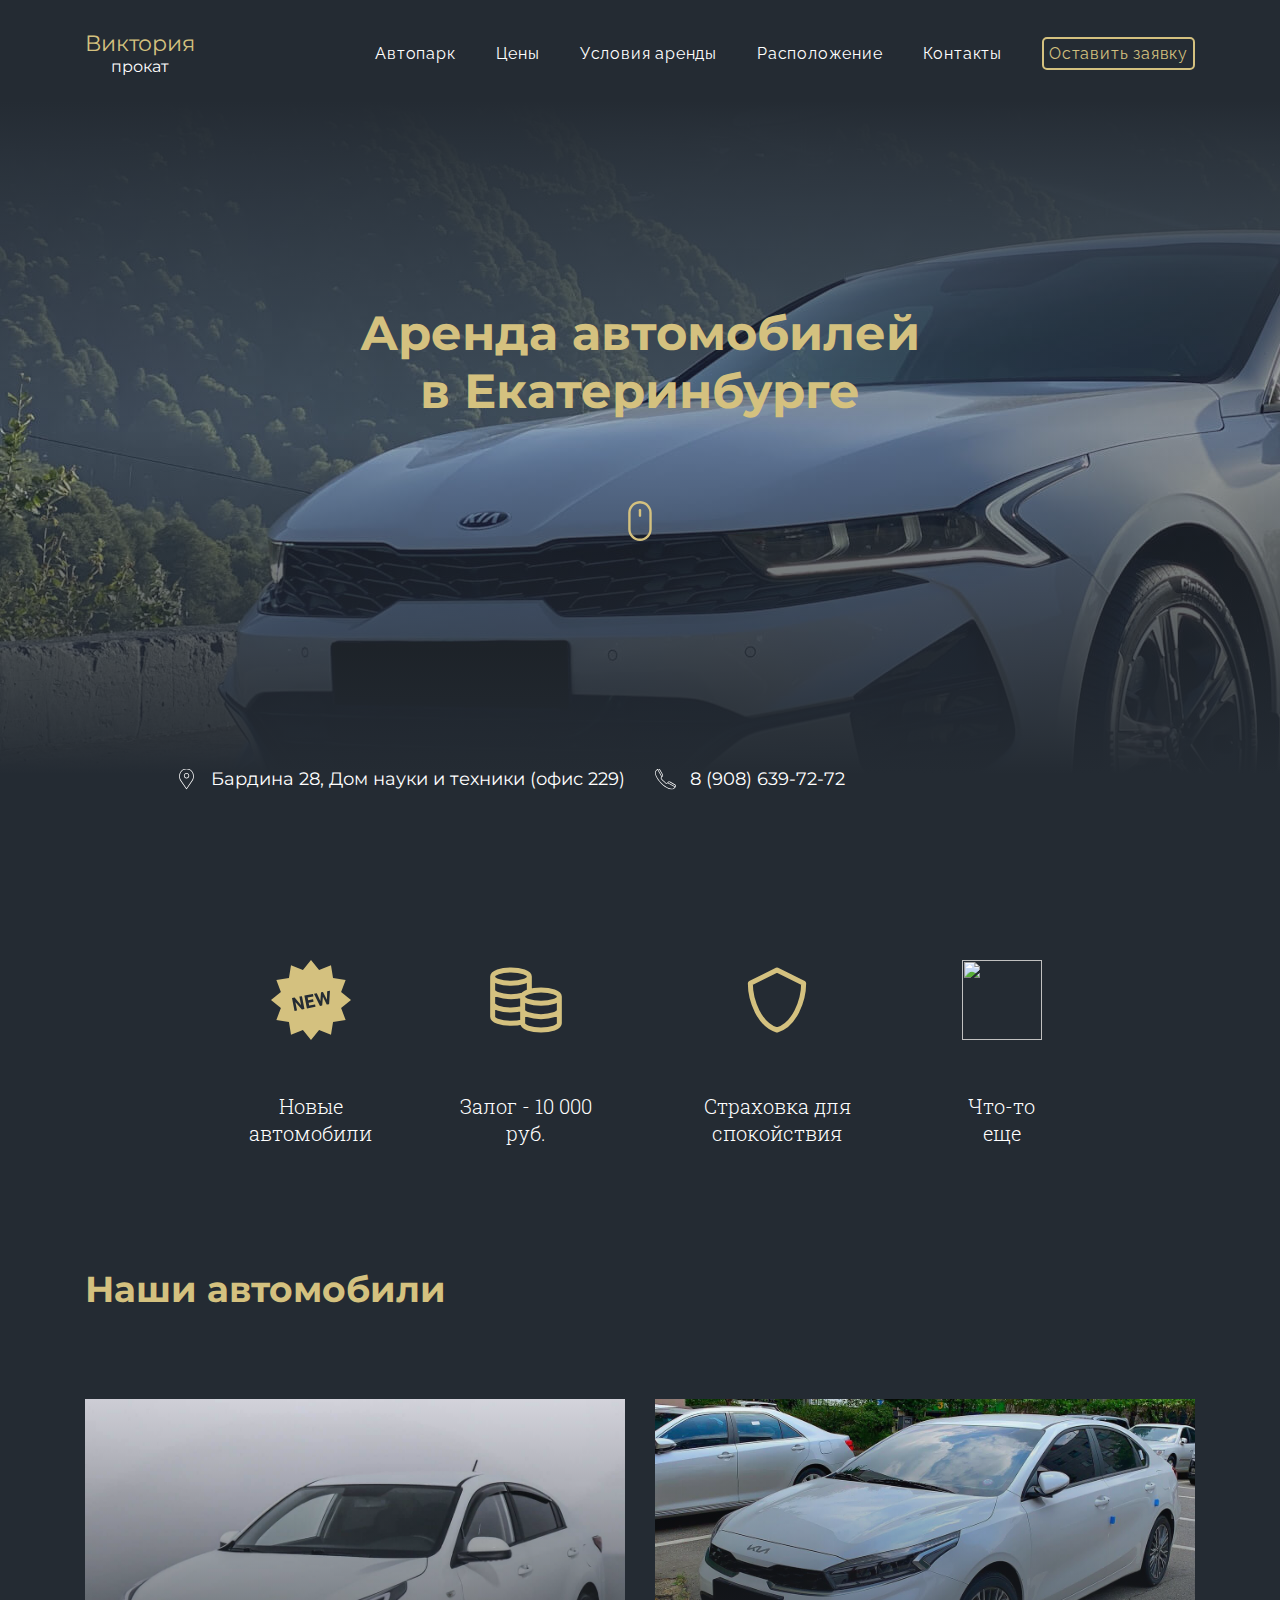
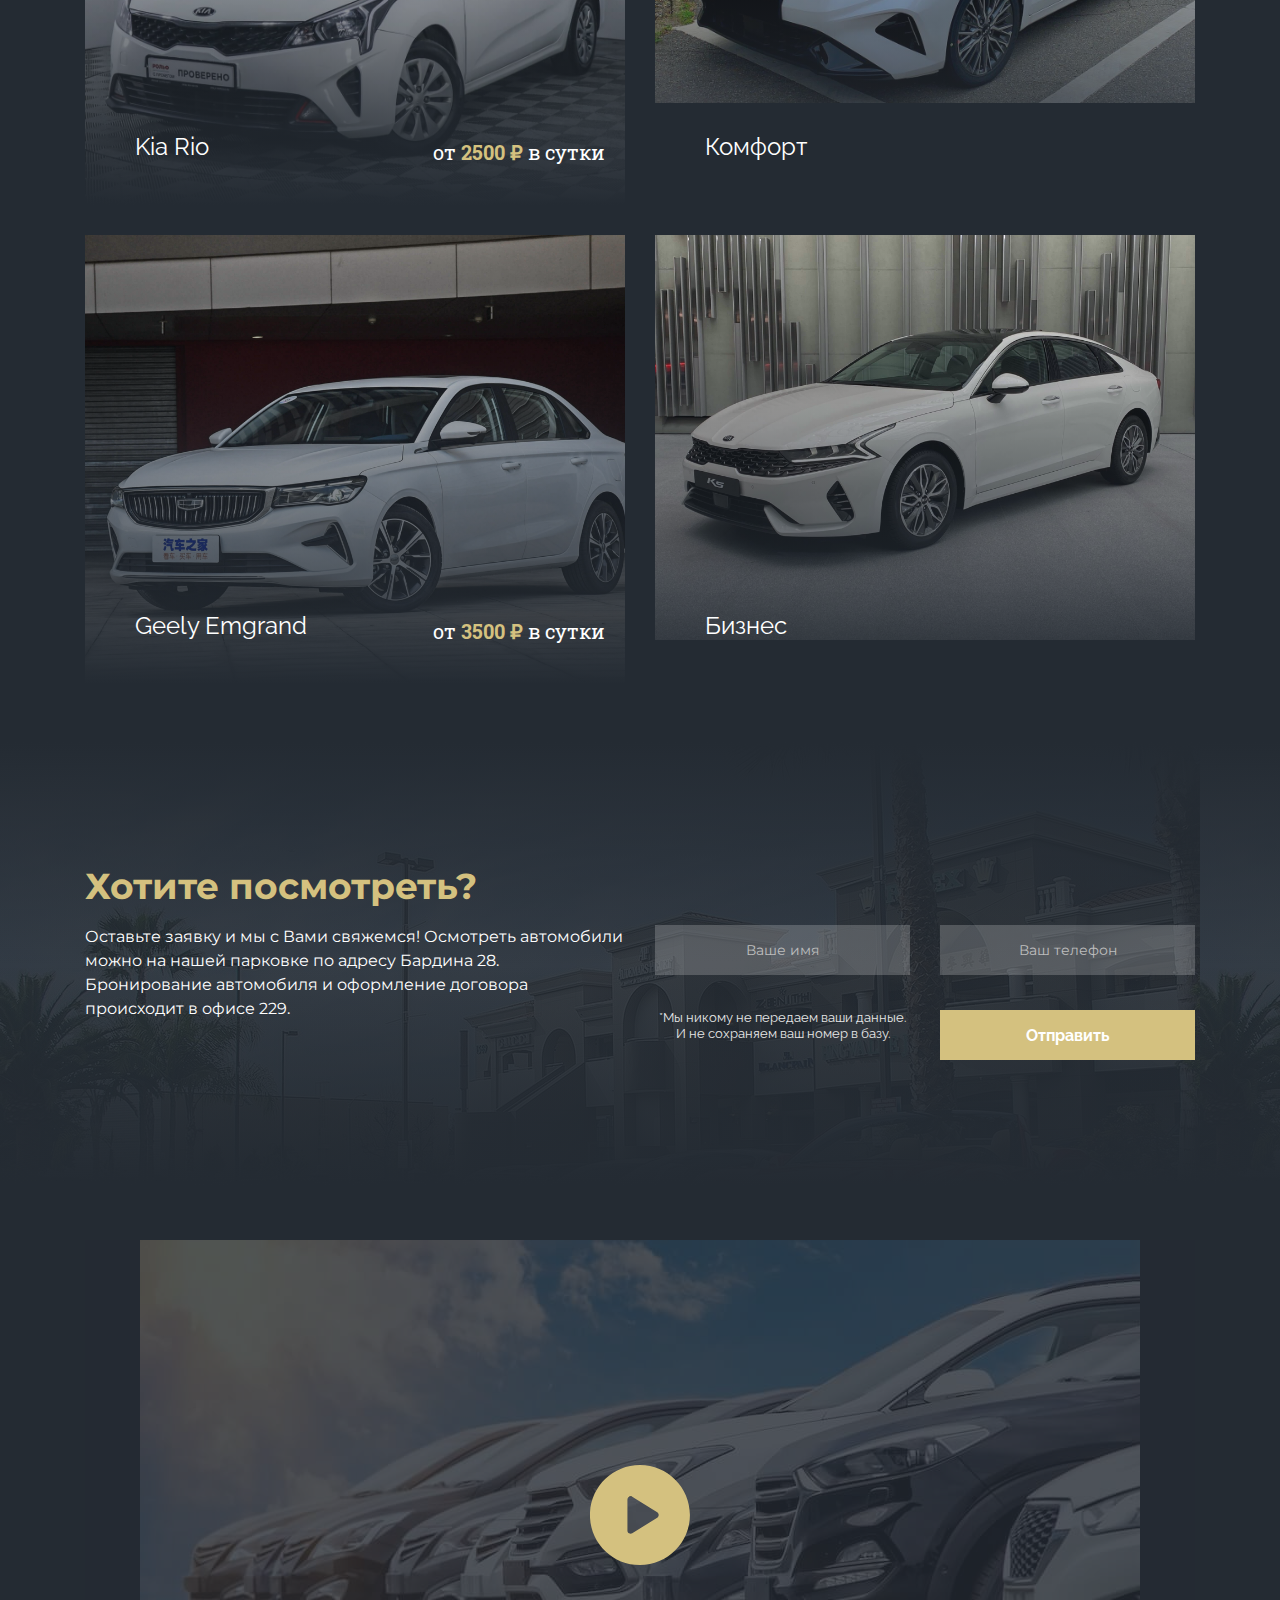
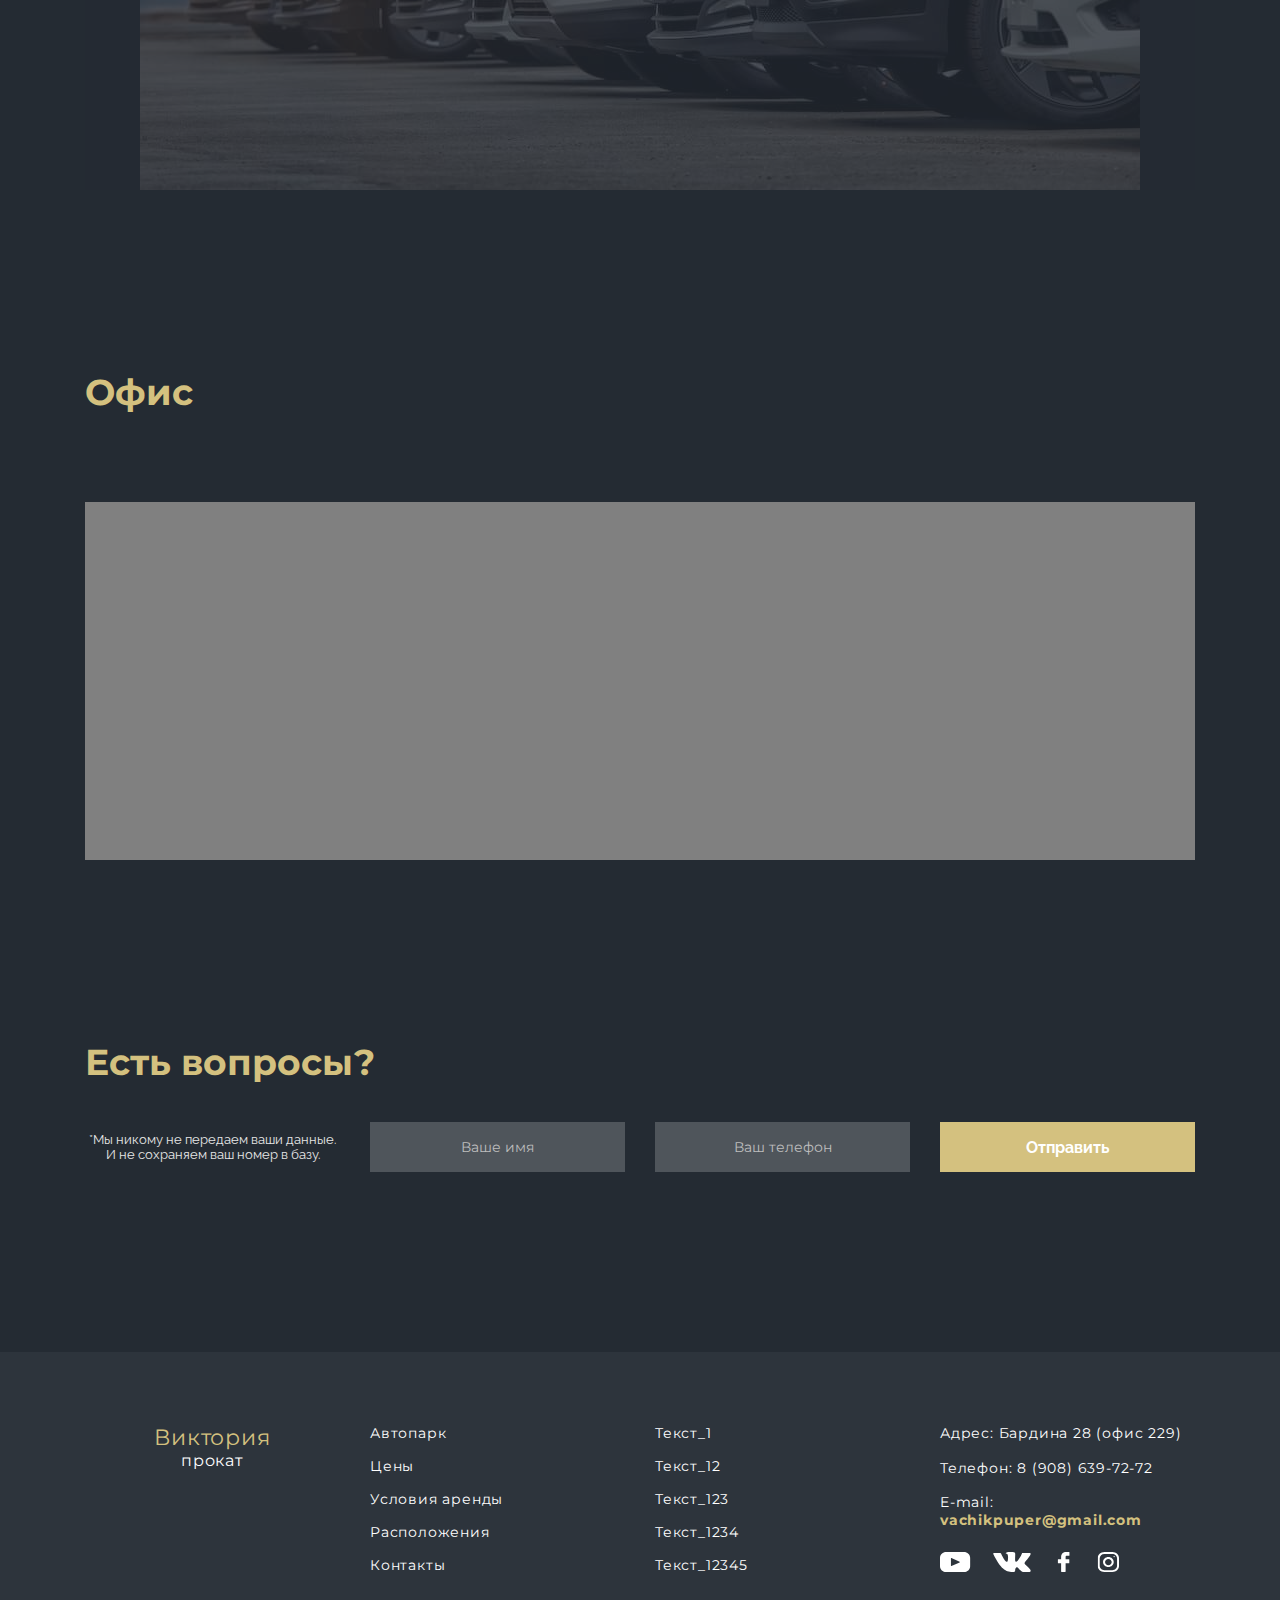
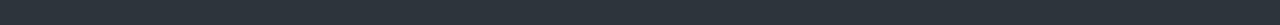
==== index.html @ 553daa87 "lightbox для видео" ====
<!DOCTYPE html>
<html lang="ru">
<head>
    <meta charset="UTF-8">
    <meta name="viewport" content="width=device-width, initial-scale=1.0">
    <title>Виктория Такси</title>
    <link rel="stylesheet" href="./css/main.css">
    <link rel="stylesheet" href="./libs/youtubeLightbox/youtubeLightbox.css">
</head>
<body>
    <header class="header">
        <div class="header__top">
            <div class="container">
                <div class="header__top-row">
                    <a href="#!">
                        <!-- Логотип-картинка возможно -->
                        <h3 class="logo-1">Виктория <span class="logo-2">прокат</span></h3>
                    </a>

                    <div class="header__nav">
                        <nav class="nav">
                            <ul class="nav__list">
                                <li><a href="#!">Автопарк</a></li>
                                <li><a href="#!">Цены</a></li>
                                <li><a href="#!">Условия аренды</a></li>
                                <li><a href="#!">Расположение</a></li>
                                <li><a href="#!">Контакты</a></li>
                                <li><a href="#!" class="last">Оставить заявку</a></li>
                            </ul>
                        </nav>
                    </div>

                    <div class="header__nav-btn">
                        <button class="nav-icon-btn">
                            <img src="./img/header/menu.svg" class="nav-icon" alt="Menu" width="50" height="50">
                        </button>
                    </div>
                </div>
            </div>
        </div>

        <div class="container">
            <h1 class="header__title">Аренда автомобилей <br> в Екатеринбурге
                <a href="#benefits">
                    <img
                        src="./img/header/mouse.svg"
                        alt="Scroll next"
                        class="header__title-icon"> 
                </a> 
            </h1>
        </div>

        <div class="header__bottom">
            <div class="text-right">
                <a href="#section-map" class="info info--location">Бардина 28, Дом науки и техники (офис 229)</a>
            </div>
            <a href="tel:+79086397272" class="info info--tel">8 (908) 639-72-72</a>
        </div>
    </header>

    <main>
        <section class="benefits">
            <h2 class="visually-hidden">Преимущества таксопарка</h2>

            <div class="container container--sm">
                <div class="benefits__row">

                    <div class="benefits__item">
                        <img src="./img/benefits/new.svg" alt="Новые автомобили" class="benefits__item-img">
                        <p class="benefits__item-text">Новые автомобили</p>
                    </div>

                    <div class="benefits__item">
                        <img src="./img/benefits/coins.svg" alt="Залог" class="benefits__item-img">
                        <p class="benefits__item-text">Залог - 10 000 руб.</p>
                    </div>

                    <div class="benefits__item">
                        <img src="./img/benefits/shield.svg" alt="Страховка" class="benefits__item-img">
                        <p class="benefits__item-text">Страховка для спокойствия</p>
                    </div>

                    <div class="benefits__item">
                        <img src="" alt="" class="benefits__item-img">
                        <p class="benefits__item-text">Что-то еще</p>
                    </div>
                    
                </div>
            </div>
        </section>

        <section class="cars">
            <div class="container">

                <div class="cars__title">
                    <h2 class="title-2">Наши автомобили</h2>
                </div>

                <div class="cars__cards">

                    <a href="#!" class="card">
                        <img class="card__image" src="./img/cards/kia_rio.jpeg" alt="Kia Rio">
                        <h3 class="card__title">Kia Rio</h3>
                        <h5 class="card__price">от <span class="bold">2500 ₽</span> в сутки</h5>
                    </a>

                    <a href="#!" class="card">
                        <img class="card__image" src="./img/cards/kia_cerato.jpg" alt="Kia Cerato">
                        <h3 class="card__title">Комфорт</h3>
                    </a>

                    <a href="#!" class="card">
                        <img class="card__image" src="./img/cards/geely_emgrand.jpg" alt="Geely Emgrand">
                        <h3 class="card__title">Geely Emgrand</h3>
                        <h5 class="card__price">от <span class="bold">3500 ₽</span> в сутки</h5>
                    </a>

                    <a href="#!" class="card">
                        <img class="card__image" src="./img/cards/kia_k5.jpg" alt="Kia K5">
                        <h3 class="card__title">Бизнес</h3>
                    </a>

                    <!-- <a href="#!" class="card">
                        <img class="card__image" src="" alt="Грузовой">
                        <h3 class="card__title">Грузовой</h3>
                    </a> -->

                </div>

            </div>
        </section>

        <section class="cta">
            <div class="container">
                <div class="cta__title">
                    <h2 class="title-2">Хотите посмотреть?</h2>
                </div>

                <div class="cta__wrapper">
                    <div class="cta__text">
                        <p>Оставьте заявку и мы с Вами свяжемся! Осмотреть автомобили можно на нашей парковке по адресу Бардина 28. Бронирование автомобиля и оформление договора происходит в офисе 229.</p>
                    </div>

                    <form action="" class="cta__form form">
                        <input type="text" class="form__input" placeholder="Ваше имя">
                        <input data-tel-input type="text" class="form__input" placeholder="Ваш телефон">

                        <p class="form__privacy form__privacy--bottom">*Мы никому не передаем ваши данные. <br>И не сохраняем ваш номер в базу.</p>
                        
                        <button type="submit" class="form__btn">Отправить</button>
                    </form>
                </div>
            </div>
        </section>

        <section class="video">
            <h2 class="visually-hidden">Видео про таксопарк Виктория</h2>
            <div class="container">
                <a href="https://www.youtube.com/watch?v=loSnXQRxk1Q&ab_channel=TwistMotorsports" data-youtubeLightbox class="video__link">
                    <img src="./img/video/play.svg" alt="Кнопка воспроизведения" class="video__icon">
                    <img src="./img/video/video-image.jpg" alt="">
                </a>
            </div>
        </section>

        <section class="office">
            <div class="container">
                <div class="office__title">
                    <h2 class="title-2">Офис</h2>
                </div>
                <div class="office__map">
                    <div class="map" id="map"></div>
                </div>
            </div>
        </section>

        <section class="feedback">
            <div class="container">
                <div class="feedback__title">
                    <h2 class="title-2">Есть вопросы?</h2>
                </div>
                <form action="" class=" feedback__form form">
                    <form action="" class="feedback__form form">
                        <p class="form__privacy form__privacy--bottom">*Мы никому не передаем ваши данные. <br>И не сохраняем ваш номер в базу.</p>
                        
                        <input type="text" class="form__input" placeholder="Ваше имя">
                        <input data-tel-input type="text" class="form__input" placeholder="Ваш телефон">
                        
                        <button type="submit" class="form__btn">Отправить</button>
                    </form>
                </form>
            </div>
        </section>
    </main>

    <footer class="footer">
        <div class="container">
            <div class="footer__grid">
                
                <div class="footer__logo">
                    <!-- Логотип-картинка возможно -->
                    <h3 class="logo-1">Виктория <span class="logo-2">прокат</span></h3>
                </div>
                
                <div class="footer__nav">
                    <nav>
                        <ul class="footer__nav-list">
                            <li><a href="#!">Автопарк</a></li>
                            <li><a href="#!">Цены</a></li>
                            <li><a href="#!">Условия аренды</a></li>
                            <li><a href="#!">Расположения</a></li>
                            <li><a href="#!">Контакты</a></li>
                        </ul>
                    </nav>
                </div>

                <div class="footer__nav">
                    <nav>
                        <ul class="footer__nav-list">
                            <li><a href="#!">Текст_1</a></li>
                            <li><a href="#!">Текст_12</a></li>
                            <li><a href="#!">Текст_123</a></li>
                            <li><a href="#!">Текст_1234</a></li>
                            <li><a href="#!">Текст_12345</a></li>
                        </ul>
                    </nav>
                </div>
                                
                <div class="footer__address">
                    <ul class="footer__nav-list">
                        <li>Адрес: Бардина 28 (офис 229)</li>
                        <li>Телефон: <a href="tel:+79086397272">8 (908) 639-72-72</a></li>
                        <li>E-mail: <a href="mailto:vachikpuper@gmail.com" class="link-bold">vachikpuper@gmail.com</a></li>
                    </ul>

                    <ul class="footer__socials">
                        <li><a href="#!"><img src="./img/socials/youtube.svg" alt="youtube"></a></li>
                        <li><a href="#!"><img src="./img/socials/vk.svg" alt="vk"></a></li>
                        <li><a href="#!"><img src="./img/socials/facebook.svg" alt="facebook"></a></li>
                        <li><a href="#!"><img src="./img/socials/instagram.svg" alt="instagram"></a></li>
                    </ul>
                </div>
            
            </div>
        </div>
    </footer>

    <!-- Youtube Lightbox -->
    <div id="youtubelightbox" class="youtubelightbox">
        <div class="youtubelightbox__centeredchild">
            <div class="youtubelightbox__videowrapper">
                <div id="youtubelightboxPlayer"></div>
            </div>
        </div>
    </div>

    <script src="./libs/phoneMask/mask.js"></script>
    <script src="./libs/phoneMask/mask_list.js"></script>
    
    <script src="./libs/youtubeLightbox/youtubeLightbox.js"></script>

    <script src="./js/main.js"></script>

</body>
</html>
---- css/main.css ----
/* Reset and base styles  */
@import url("https://fonts.googleapis.com/css2?family=Montserrat:ital,wght@0,100..900;1,100..900&family=Raleway:ital,wght@0,100..900;1,100..900&family=Roboto+Slab:wght@100..900&display=swap");
* {
  padding: 0px;
  margin: 0px;
  border: none;
}

*,
*::before,
*::after {
  box-sizing: border-box;
}

/* Links */
a, a:link, a:visited {
  text-decoration: none;
}

a:hover {
  text-decoration: none;
}

/* Common */
aside, nav, footer, header, section, main {
  display: block;
}

h1, h2, h3, h4, h5, h6, p {
  font-size: inherit;
  font-weight: inherit;
}

ul, ul li {
  list-style: none;
}

img {
  vertical-align: top;
}

img, svg {
  max-width: 100%;
  height: auto;
}

address {
  font-style: normal;
}

/* Form */
input, textarea, button, select {
  font-family: inherit;
  font-size: inherit;
  color: inherit;
  background-color: transparent;
}

input::-ms-clear {
  display: none;
}

button, input[type=submit] {
  display: inline-block;
  box-shadow: none;
  background-color: transparent;
  background: none;
  cursor: pointer;
}

input:focus, input:active,
button:focus, button:active {
  outline: none;
}

button::-moz-focus-inner {
  padding: 0;
  border: 0;
}

label {
  cursor: pointer;
}

legend {
  display: block;
}

body {
  font-family: "Raleway", sans-serif;
  background-color: #242B33;
  color: #fff;
  font-size: 16px;
}

a {
  color: #fff;
  transition: color 0.2s ease-in;
}
a:hover {
  color: #D4C17F;
}

span {
  font-size: 12px;
}

.container {
  margin: 0 auto;
  padding: 0 15px;
  max-width: 1140px;
}
.container--sm {
  max-width: 840px;
}

.text-right {
  text-align: right;
}

.visually-hidden {
  height: 1px;
  width: 1px;
  overflow: hidden;
  position: absolute;
  clip: rect(1px 1px 1px 1px);
  clip: rect(1px, 1px, 1px, 1px);
  -webkit-clip-path: inset(50%);
          clip-path: inset(50%);
  white-space: nowrap;
}

.none {
  display: none !important;
}

.title-2 {
  font-size: 36px;
  font-family: "Montserrat", sans-serif;
  color: #D4C17F;
  font-weight: 700;
}

.link-bold {
  color: #D4C17F;
  font-weight: 700;
}

.no-scroll {
  overflow-y: hidden;
}

.bold {
  font-weight: 700;
}

.header {
  display: flex;
  flex-direction: column;
  justify-content: space-between;
  padding-top: 30px;
  padding-bottom: 50px;
  min-height: 840px;
  background: linear-gradient(180deg, #242B33 11.98%, rgba(45, 52, 60, 0.38) 51.04%, #242B33 92.19%), url("./../img/header/header-bg.jpg") no-repeat;
}
@media screen and (max-width: 959px) {
  .header {
    min-height: unset;
    row-gap: 50px;
  }
}

.header__top-row {
  display: flex;
  justify-content: space-between;
  align-items: center;
}

.header__top-row--mobile {
  position: fixed;
  z-index: 99;
  top: 0;
  left: 0;
  width: 100%;
  height: 100%;
  background-color: #242B33;
  display: flex;
  flex-direction: column;
  justify-content: flex-start;
  align-items: center;
  row-gap: 60px;
  padding: 40px 0;
}
.header__top-row--mobile .header__nav {
  display: block;
}
.header__top-row--mobile .nav__list {
  flex-direction: column;
  align-items: center;
  row-gap: 30px;
}
.header__top-row--mobile .header__nav-btn {
  position: fixed;
  top: 40px;
  right: 15px;
}

.header__top-row--mobile .header__nav {
  display: grid;
}

@media screen and (max-width: 959px) {
  .header__nav {
    display: none;
  }
}

.header__nav-btn {
  display: none;
}
@media screen and (max-width: 959px) {
  .header__nav-btn {
    display: block;
  }
}

.header__title {
  position: relative;
  padding-bottom: 121px;
  text-align: center;
  font-size: 48px;
  font-family: "Montserrat", sans-serif;
  color: #D4C17F;
  font-weight: 700;
}
@media screen and (max-width: 959px) {
  .header__title {
    font-size: 32px;
    padding-bottom: 100px;
  }
}

.header__title-icon {
  position: absolute;
  bottom: 0;
  left: 50%;
  transform: translate(-50%, 0%);
}

.header__bottom {
  font-family: "Montserrat", sans-serif;
  display: grid;
  grid-template-columns: 1fr 1fr;
  gap: 30px;
}
@media screen and (max-width: 959px) {
  .header__bottom {
    display: flex;
    flex-direction: column;
    align-items: center;
    row-gap: 30px;
  }
}

.text-right {
  text-align: right;
}

.logo-1 {
  display: flex;
  flex-direction: column;
  font-family: "Montserrat", sans-serif;
  font-size: 22px;
  color: #D4C17F;
  text-align: center;
}

.logo-2 {
  font-size: 16px;
  color: #fff;
  text-align: center;
}

.nav {
  font-size: 16px;
  letter-spacing: 0.05em;
}

.nav__list {
  display: flex;
  -moz-column-gap: 40px;
       column-gap: 40px;
}

.last {
  color: #D4C17F;
  border: 2px double;
  border-radius: 5px;
  padding: 5px;
}
.last:hover {
  color: #ffd954;
}

.info {
  position: relative;
  font-size: 18px;
}
.info--location, .info--tel {
  padding-left: 35px;
}
.info--location::before, .info--tel::before {
  content: "";
  position: absolute;
  left: 0px;
  top: 50%;
  width: 21px;
  height: 21px;
  transform: translate(0%, -50%);
  background-repeat: no-repeat;
  background-position: center;
}
.info--location::before {
  background-image: url("./../img/header/location.svg");
}
.info--tel::before {
  background-image: url("./../img/header/phone.svg");
}
@media screen and (max-width: 959px) {
  .info {
    font-size: 14px;
  }
  .info--location, .info--tel {
    padding-left: 26px;
  }
}

.benefits {
  overflow: hidden;
  padding: 120px 0;
}
@media screen and (max-width: 959px) {
  .benefits {
    padding: 60px 0;
  }
}

.benefits__row {
  display: flex;
  -moz-column-gap: 70px;
       column-gap: 70px;
}
@media screen and (max-width: 959px) {
  .benefits__row {
    display: grid;
    grid-template-columns: repeat(auto-fit, minmax(290px, 1fr));
    gap: 40px 30px;
  }
}

.benefits__item {
  text-align: center;
}

.benefits__item-img {
  width: 80px;
  height: 80px;
  margin-bottom: 53px;
}
@media screen and (max-width: 959px) {
  .benefits__item-img {
    width: 60px;
    height: 60px;
    margin-bottom: 20px;
  }
}

.benefits__item-text {
  font-size: 20px;
  line-height: 1.35;
  font-family: "Roboto Slab", serif;
  font-weight: 300;
}
@media screen and (max-width: 959px) {
  .benefits__item-text {
    font-size: 16px;
  }
}

.cars {
  overflow-x: hidden;
}

.cars__title {
  margin-bottom: 88px;
}
@media screen and (max-width: 959px) {
  .cars__title {
    margin-bottom: 44px;
  }
  .cars__title .title-2 {
    font-size: 28px;
  }
}

.cars__cards {
  display: grid;
  grid-template-columns: repeat(2, 1fr);
  gap: 30px;
}
@media screen and (max-width: 959px) {
  .cars__cards {
    grid-template-columns: repeat(auto-fit, minmax(290px, 1fr));
  }
}

.card {
  overflow: hidden;
  position: relative;
  display: inline-block;
  color: #fff;
}
.card::before {
  content: "";
  position: absolute;
  z-index: 6;
  left: 0px;
  top: 0px;
  width: 100%;
  height: 100%;
  background: linear-gradient(180deg, rgba(36, 43, 51, 0) 0%, #242B33 100%);
}
.card::after {
  opacity: 0;
  content: "";
  position: absolute;
  z-index: 7;
  left: 15px;
  top: 15px;
  right: 15px;
  bottom: 15px;
  border: 3px double rgba(255, 255, 255, 0.4);
  transition: opacity 0.2s ease-in;
}
.card:hover::after {
  opacity: 1;
}
.card:hover {
  color: #fff;
}

.card__image {
  position: relative;
  z-index: 5;
  transition: all 0.2s ease-in;
}

.card:hover .card__image {
  transform: scale(1.1);
}

.card__title {
  position: absolute;
  z-index: 9;
  left: 50px;
  right: 20px;
  bottom: 44px;
  font-size: 24px;
}
@media screen and (max-width: 959px) {
  .card__title {
    left: 30px;
    top: 30px;
    font-size: 20px;
  }
}

.card__price {
  position: absolute;
  z-index: 9;
  right: 20px;
  bottom: 40px;
  font-family: "Roboto Slab", serif;
  font-size: 20px;
}
@media screen and (max-width: 959px) {
  .card__price {
    right: 30px;
    bottom: 30px;
    font-size: 16px;
  }
}
.card__price span {
  font-size: inherit;
  color: #D4C17F;
}

.cta {
  padding: 180px 0;
  background: linear-gradient(180deg, #242B33 10.42%, rgba(36, 43, 51, 0) 50.52%, #242B33 90.1%), linear-gradient(0deg, rgba(36, 43, 51, 0.9), rgba(36, 43, 51, 0.9)), url("./../../img/form/cars.jpg"), #c4c4c4;
}
@media screen and (max-width: 959px) {
  .cta {
    overflow-x: hidden;
    padding: 60px 0;
  }
}

.cta__title {
  margin-bottom: 17px;
}
@media screen and (max-width: 959px) {
  .cta__title .title-2 {
    font-size: 28px;
  }
}

.cta__wrapper {
  display: grid;
  grid-template-columns: 1fr 1fr;
  gap: 30px;
}
@media screen and (max-width: 959px) {
  .cta__wrapper {
    grid-template-columns: 1fr;
  }
}

.cta__text {
  font-family: "Montserrat", sans-serif;
  line-height: 1.5;
}
.cta__text p + p {
  margin: 1em;
}
@media screen and (max-width: 959px) {
  .cta__text {
    font-size: 14px;
  }
}

.cta__form {
  display: grid;
  grid-template-columns: 1fr 1fr;
  gap: 35px 30px;
}
@media screen and (max-width: 959px) {
  .cta__form {
    grid-template-columns: 1fr;
  }
}

.form__input {
  height: 50px;
  padding: 12px;
  font-family: "Montserrat", sans-serif;
  text-align: center;
  color: #fff;
  background-color: rgba(255, 255, 255, 0.2);
  font-size: 14px;
  transition: background-color 0.2s ease-in;
}
.form__input::-moz-placeholder {
  color: #BEBEBE;
}
.form__input::placeholder {
  color: #BEBEBE;
}
.form__input:focus {
  background-color: rgba(255, 255, 255, 0.25);
}

.form__privacy {
  font-size: 13px;
  line-height: 1.23;
  color: #E7E7E7;
  text-align: center;
}
@media screen and (max-width: 959px) {
  .form__privacy--bottom {
    grid-row: 4/5;
  }
}

.form__btn {
  height: 50px;
  padding: 12px;
  font-size: 16px;
  font-weight: 700;
  text-align: center;
  color: #fff;
  background-color: #D4C17F;
  transition: background-color 0.2s ease-in;
}
.form__btn:hover {
  background-color: #ddc676;
}

.video {
  overflow: hidden;
  text-align: center;
}

.video__link {
  position: relative;
  display: block;
  text-align: center;
}
.video__link::before {
  content: "";
  position: absolute;
  left: 0px;
  top: 0px;
  width: 100%;
  height: 100%;
  background: rgba(36, 43, 51, 0.8);
  transition: background-color 0.2s ease-in;
}
.video__link:hover::before {
  background: rgba(36, 43, 51, 0.7);
}

.video__icon {
  position: absolute;
  left: 50%;
  top: 50%;
  transform: translate(-50%, -50%);
  transition: all 0.2s ease-in;
}
@media screen and (max-width: 959px) {
  .video__icon {
    width: 80px;
    height: 80px;
  }
}

.video__link:hover .video__icon {
  transform: translate(-50%, -50%) scale(1.2);
  filter: saturate(1.5);
}

.office {
  padding: 180px 0;
}
@media screen and (max-width: 959px) {
  .office {
    padding: 90px 0;
  }
}

.office__title {
  margin-bottom: 88px;
}
@media screen and (max-width: 959px) {
  .office__title {
    margin-bottom: 44px;
  }
}

.map {
  height: 358px;
  background: grey;
}

.feedback {
  margin-bottom: 180px;
}
@media screen and (max-width: 959px) {
  .feedback {
    margin-bottom: 90px;
  }
}

.feedback__title {
  margin-bottom: 38px;
}
@media screen and (max-width: 959px) {
  .feedback__title {
    margin-bottom: 19px;
  }
}

.feedback__form {
  display: grid;
  grid-template-columns: repeat(4, 1fr);
  gap: 30px;
  align-items: center;
}
@media screen and (max-width: 959px) {
  .feedback__form {
    grid-template-columns: repeat(1, 1fr);
  }
}

.footer {
  font-family: "Montserrat", sans-serif;
  padding-top: 72px;
  padding-bottom: 51px;
  background-color: #2D343C;
  font-size: 14px;
  letter-spacing: 0.05rem;
}
@media screen and (max-width: 959px) {
  .footer {
    padding-top: 36px;
    padding-bottom: 25px;
  }
}

.footer__grid {
  display: grid;
  grid-template-columns: repeat(4, 1fr);
  gap: 30px;
}
@media screen and (max-width: 959px) {
  .footer__grid {
    grid-template-columns: repeat(auto-fit, minmax(290px, 1fr));
    gap: 40px 30px;
  }
}

.footer__nav-list {
  display: grid;
  gap: 15px;
}

.footer__address {
  display: grid;
  gap: 20px;
}

.footer__socials {
  display: flex;
  -moz-column-gap: 22px;
       column-gap: 22px;
  align-items: center;
}/*# sourceMappingURL=main.css.map */
---- libs/youtubeLightbox/youtubeLightbox.css ----
/* Parent element can be any width and height */
.youtubelightbox{
    z-index: 999;
	position: fixed;
	width: 100%; /* can be any width */
	height: 100%;
	left: 0;
	top: 0;
	display: none;
	text-align: center;
}

.youtubelightbox:before{ /* pseudo element to force vertical centering of child element */
	content: '';
	display: inline-block;
	height: 100%;
	vertical-align: middle;
}

.youtubelightbox:after{ /* pseudo element to create overlay */
	background: black;
	content: '';
	position: absolute;
	width: 100%;
	height: 100%;
	top: 0;
	left: 0;
	opacity: 0.8;
	z-index: 10;
}

/* Centered child element can be any width and height */
.youtubelightbox__centeredchild{
	position: relative; /* position element to participate in z-indexing */
	z-index: 20; /* higher z-index than overlay */
	display: inline-block;
	vertical-align: middle;
	width: 80%; /* can be any width */
}

/* Video container to maintain Youtube 16:9 aspect ratio */
.youtubelightbox__videowrapper{
	position: relative;
	padding-top: 25px;
	padding-bottom: 56.25%; /* 16:9 aspect ratio */
	height: 0;
}

/* Make Youtube IFRAME responsive */
.youtubelightbox__videowrapper iframe {
	position: absolute;
	top: 0;
	left: 0;
	width: 100%;
	height: 100%;
}
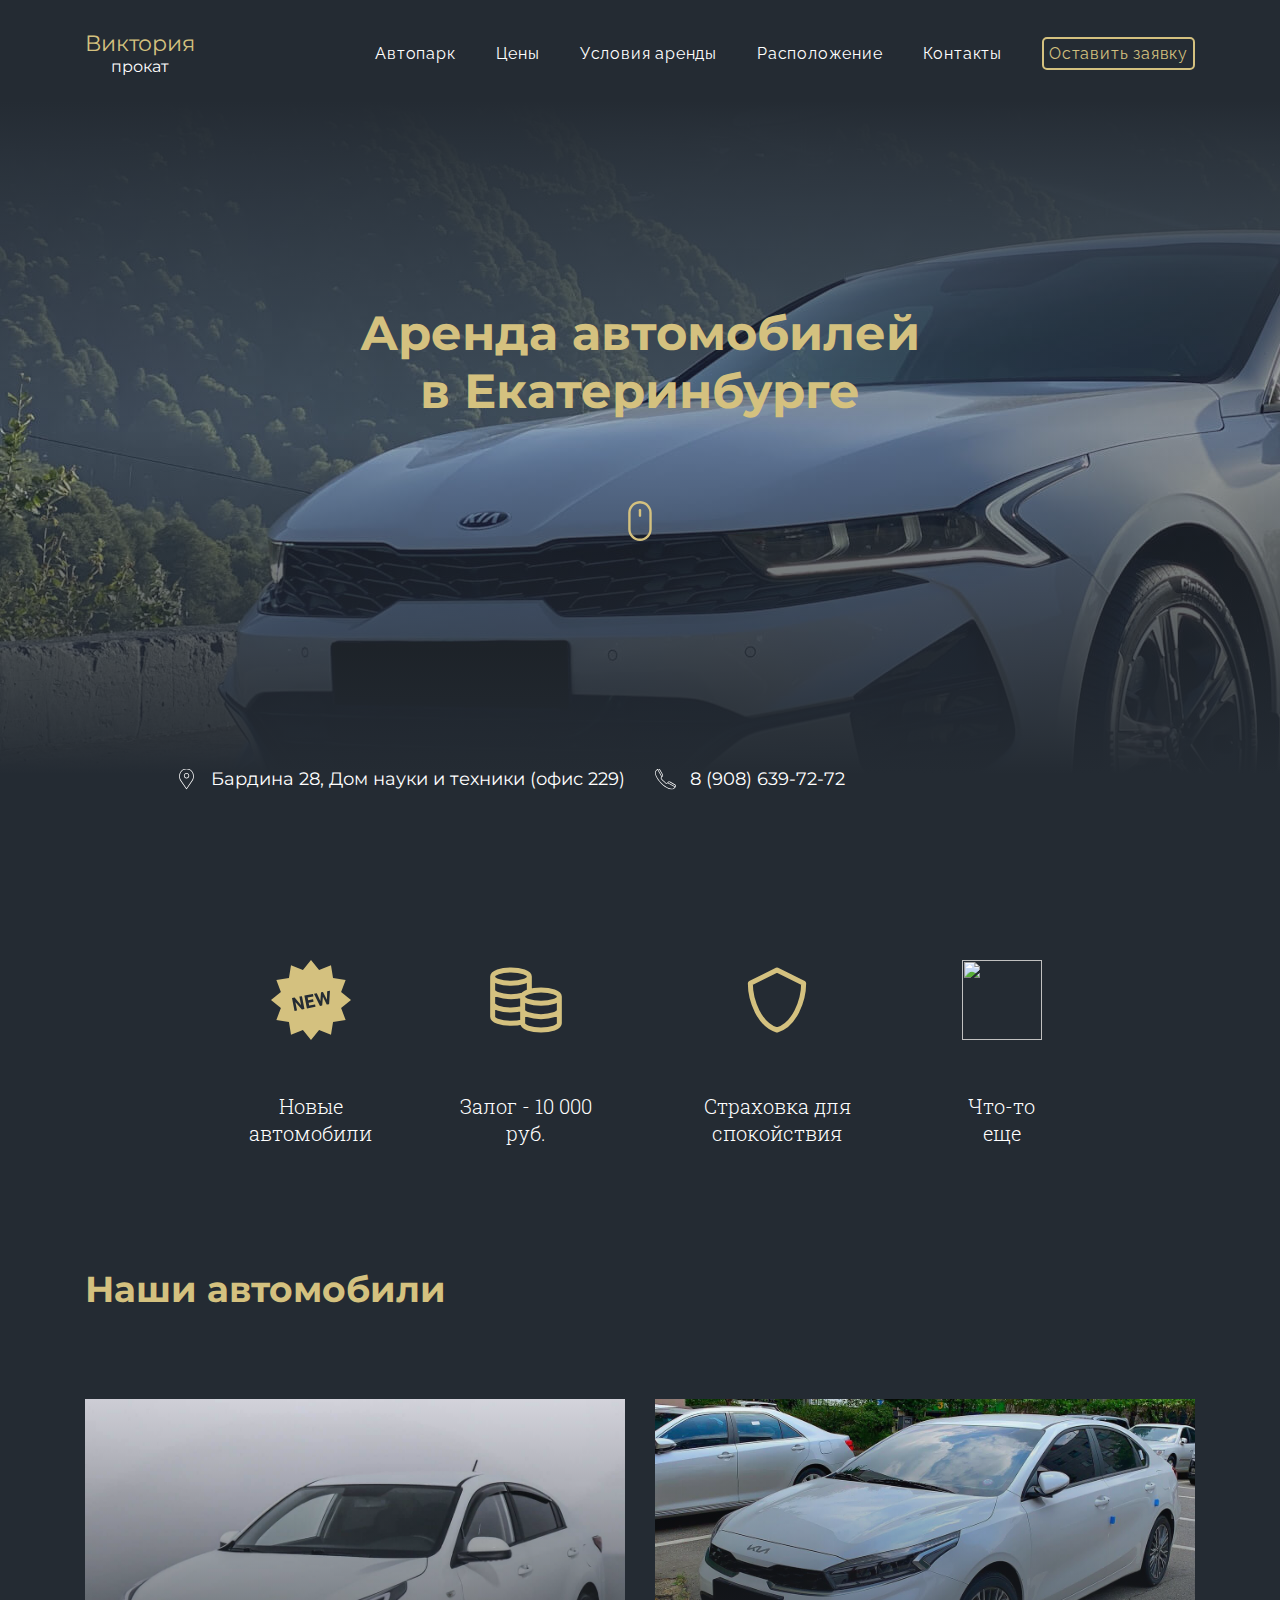
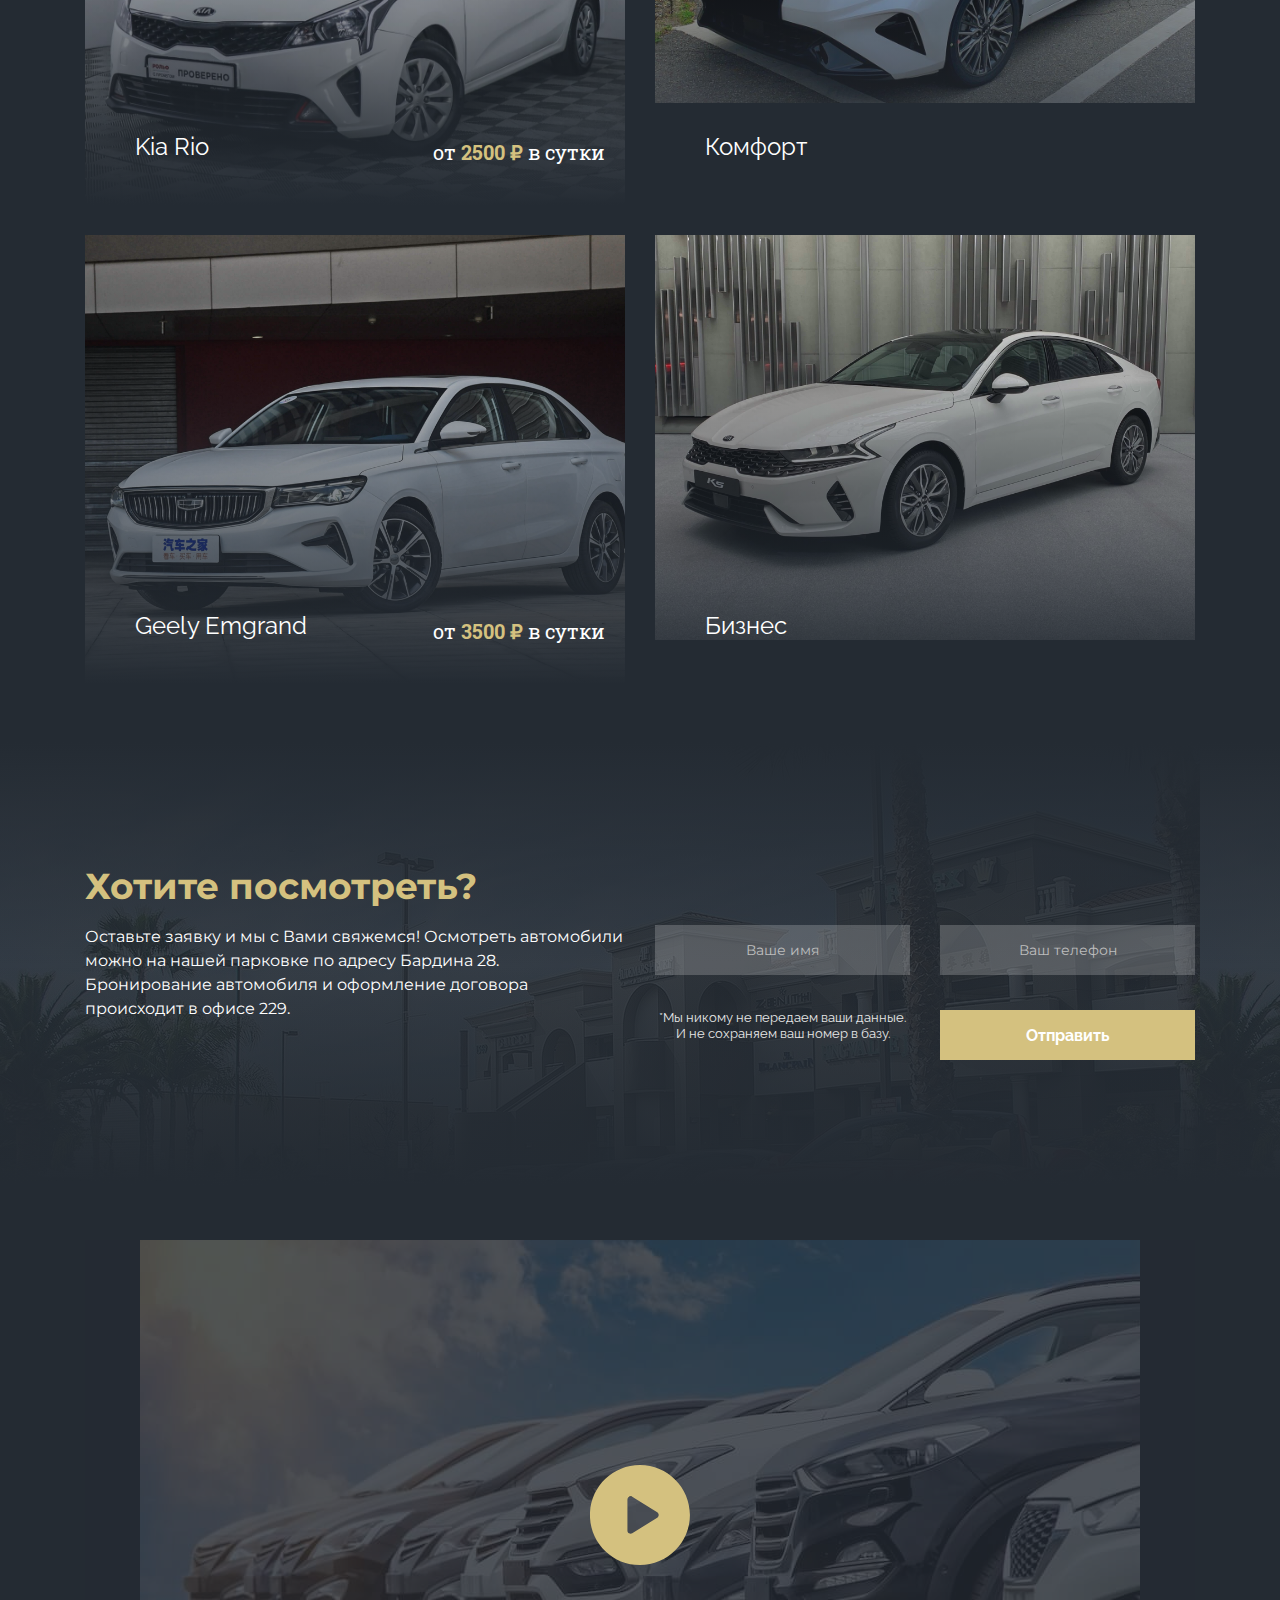
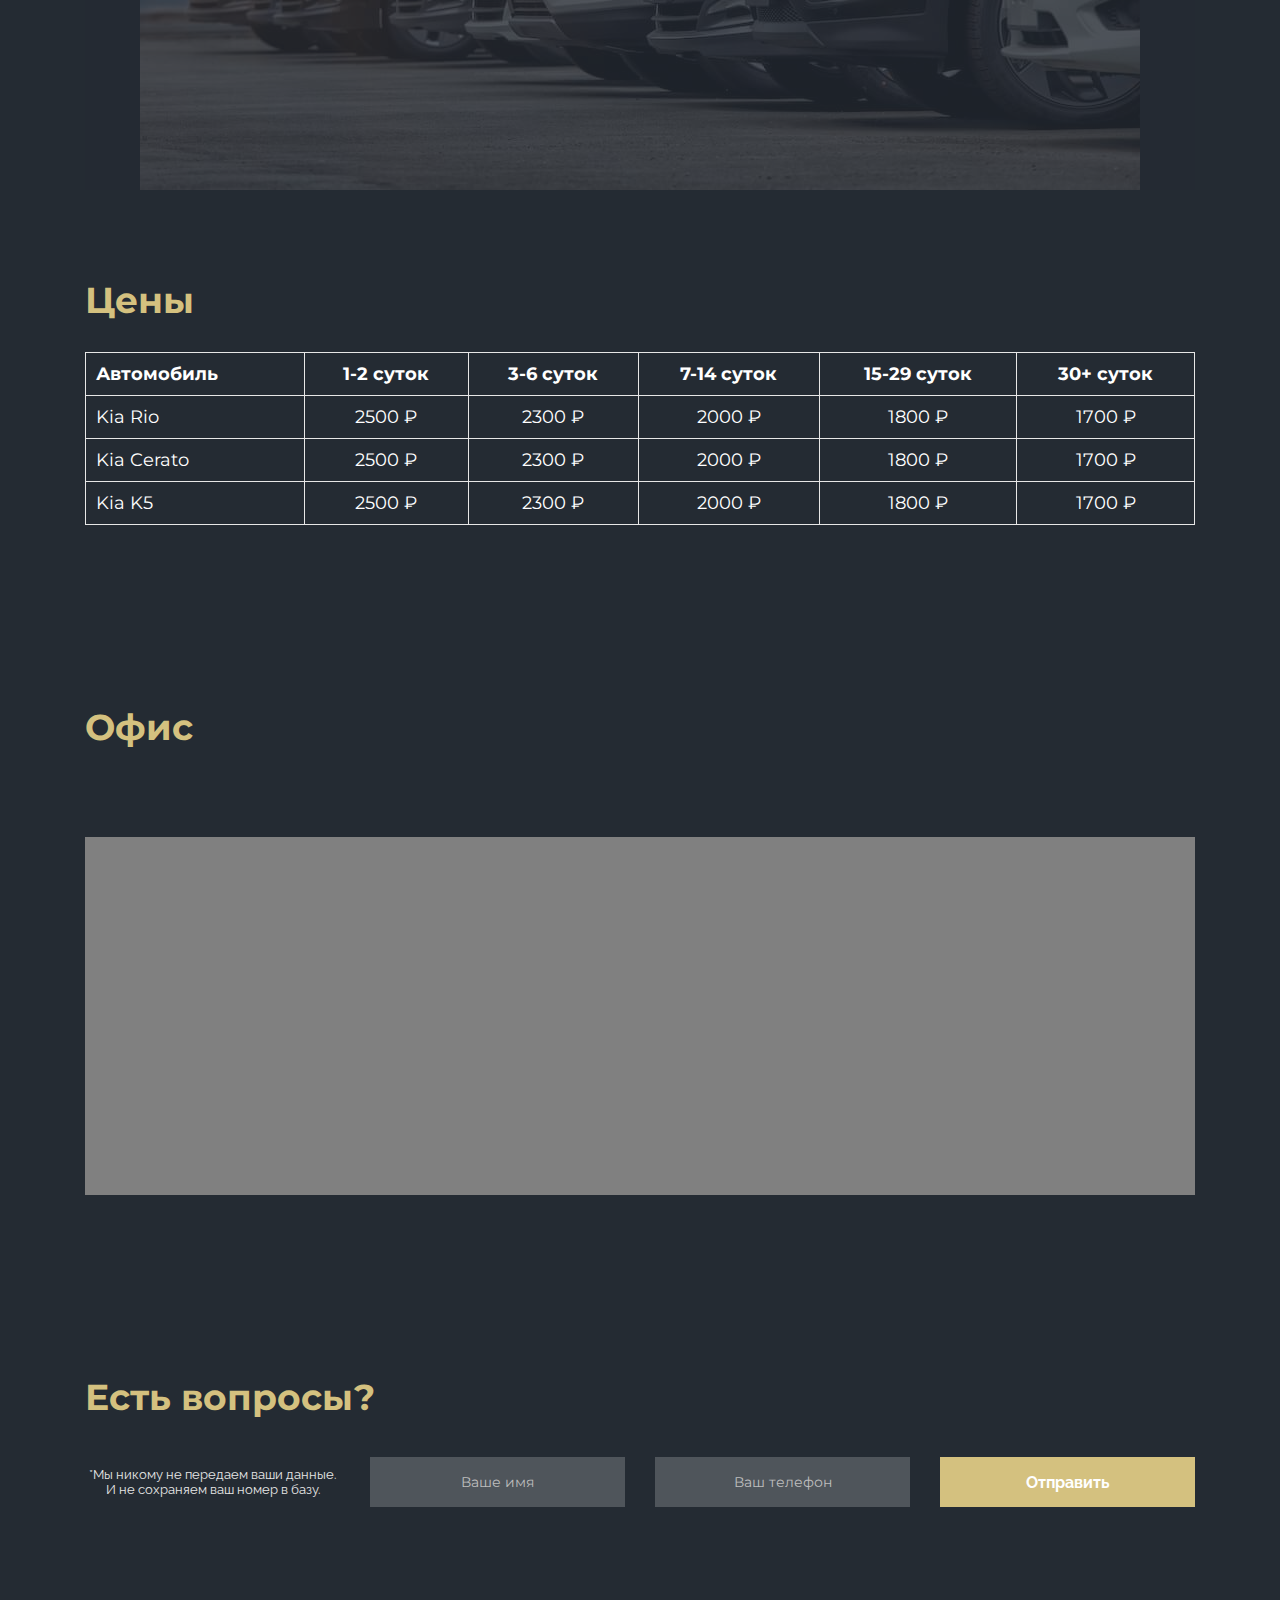
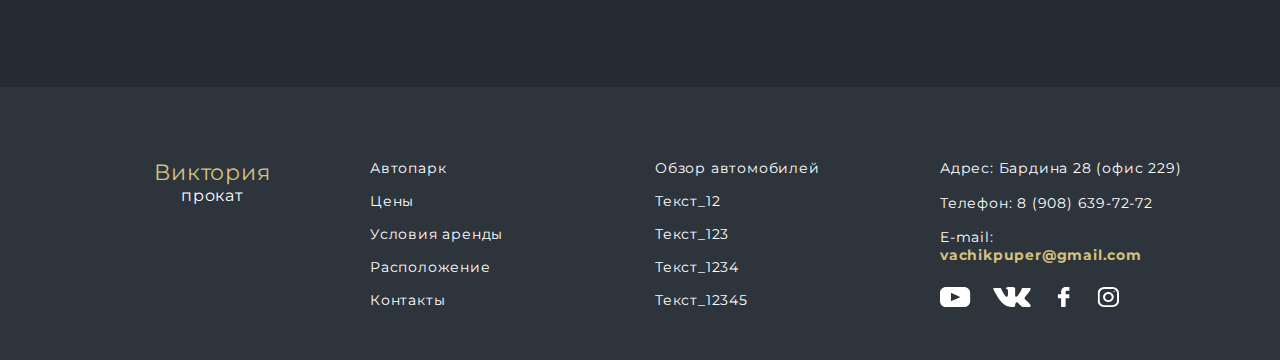
==== commit 956cf82c: "Модальное окно + Форматирование" ====
--- a/index.html
+++ b/index.html
@@ -1,265 +1,473 @@
 <!DOCTYPE html>
 <html lang="ru">
-<head>
-    <meta charset="UTF-8">
-    <meta name="viewport" content="width=device-width, initial-scale=1.0">
+  <head>
+    <meta charset="UTF-8" />
+    <meta name="viewport" content="width=device-width, initial-scale=1.0" />
     <title>Виктория Такси</title>
-    <link rel="stylesheet" href="./css/main.css">
-    <link rel="stylesheet" href="./libs/youtubeLightbox/youtubeLightbox.css">
-</head>
-<body>
+    <link rel="stylesheet" href="./css/main.css" />
+    <link rel="stylesheet" href="./libs/youtubeLightbox/youtubeLightbox.css" />
+  </head>
+  <body>
     <header class="header">
-        <div class="header__top">
-            <div class="container">
-                <div class="header__top-row">
-                    <a href="#!">
-                        <!-- Логотип-картинка возможно -->
-                        <h3 class="logo-1">Виктория <span class="logo-2">прокат</span></h3>
-                    </a>
-
-                    <div class="header__nav">
-                        <nav class="nav">
-                            <ul class="nav__list">
-                                <li><a href="#!">Автопарк</a></li>
-                                <li><a href="#!">Цены</a></li>
-                                <li><a href="#!">Условия аренды</a></li>
-                                <li><a href="#!">Расположение</a></li>
-                                <li><a href="#!">Контакты</a></li>
-                                <li><a href="#!" class="last">Оставить заявку</a></li>
-                            </ul>
-                        </nav>
-                    </div>
-
-                    <div class="header__nav-btn">
-                        <button class="nav-icon-btn">
-                            <img src="./img/header/menu.svg" class="nav-icon" alt="Menu" width="50" height="50">
-                        </button>
-                    </div>
-                </div>
-            </div>
-        </div>
-
-        <div class="container">
-            <h1 class="header__title">Аренда автомобилей <br> в Екатеринбурге
-                <a href="#benefits">
-                    <img
-                        src="./img/header/mouse.svg"
-                        alt="Scroll next"
-                        class="header__title-icon"> 
-                </a> 
-            </h1>
-        </div>
-
-        <div class="header__bottom">
-            <div class="text-right">
-                <a href="#section-map" class="info info--location">Бардина 28, Дом науки и техники (офис 229)</a>
-            </div>
-            <a href="tel:+79086397272" class="info info--tel">8 (908) 639-72-72</a>
-        </div>
+      <div class="header__top">
+        <div class="container">
+          <div class="header__top-row">
+            <a href="#!">
+              <!-- Логотип-картинка возможно -->
+              <h3 class="logo-1">
+                Виктория <span class="logo-2">прокат</span>
+              </h3>
+            </a>
+
+            <div class="header__nav">
+              <nav class="nav">
+                <ul class="nav__list">
+                  <li><a href="#cars">Автопарк</a></li>
+                  <!-- <li><a id="openPopupPrice" href="#!">Цены</a></li> -->
+                  <li><a href="#price">Цены</a></li>
+                  <li><a id="openPopupRentConditions">Условия аренды</a></li>
+                  <li><a href="#office">Расположение</a></li>
+                  <li><a href="#!">Контакты</a></li>
+                  <li><a href="#cta" class="last">Оставить заявку</a></li>
+                </ul>
+              </nav>
+            </div>
+
+            <div class="header__nav-btn">
+              <button class="nav-icon-btn">
+                <img
+                  src="./img/header/menu.svg"
+                  class="nav-icon"
+                  alt="Menu"
+                  width="50"
+                  height="50"
+                />
+              </button>
+            </div>
+          </div>
+        </div>
+      </div>
+
+      <div class="container">
+        <h1 class="header__title">
+          Аренда автомобилей <br />
+          в Екатеринбурге
+          <a href="#benefits">
+            <img
+              src="./img/header/mouse.svg"
+              alt="Scroll next"
+              class="header__title-icon"
+            />
+          </a>
+        </h1>
+      </div>
+
+      <div class="header__bottom">
+        <div class="text-right">
+          <a href="#section-map" class="info info--location"
+            >Бардина 28, Дом науки и техники (офис 229)</a
+          >
+        </div>
+        <a href="tel:+79086397272" class="info info--tel">8 (908) 639-72-72</a>
+      </div>
     </header>
 
     <main>
-        <section class="benefits">
-            <h2 class="visually-hidden">Преимущества таксопарка</h2>
-
-            <div class="container container--sm">
-                <div class="benefits__row">
-
-                    <div class="benefits__item">
-                        <img src="./img/benefits/new.svg" alt="Новые автомобили" class="benefits__item-img">
-                        <p class="benefits__item-text">Новые автомобили</p>
-                    </div>
-
-                    <div class="benefits__item">
-                        <img src="./img/benefits/coins.svg" alt="Залог" class="benefits__item-img">
-                        <p class="benefits__item-text">Залог - 10 000 руб.</p>
-                    </div>
-
-                    <div class="benefits__item">
-                        <img src="./img/benefits/shield.svg" alt="Страховка" class="benefits__item-img">
-                        <p class="benefits__item-text">Страховка для спокойствия</p>
-                    </div>
-
-                    <div class="benefits__item">
-                        <img src="" alt="" class="benefits__item-img">
-                        <p class="benefits__item-text">Что-то еще</p>
-                    </div>
-                    
-                </div>
-            </div>
-        </section>
-
-        <section class="cars">
-            <div class="container">
-
-                <div class="cars__title">
-                    <h2 class="title-2">Наши автомобили</h2>
-                </div>
-
-                <div class="cars__cards">
-
-                    <a href="#!" class="card">
-                        <img class="card__image" src="./img/cards/kia_rio.jpeg" alt="Kia Rio">
-                        <h3 class="card__title">Kia Rio</h3>
-                        <h5 class="card__price">от <span class="bold">2500 ₽</span> в сутки</h5>
-                    </a>
-
-                    <a href="#!" class="card">
-                        <img class="card__image" src="./img/cards/kia_cerato.jpg" alt="Kia Cerato">
-                        <h3 class="card__title">Комфорт</h3>
-                    </a>
-
-                    <a href="#!" class="card">
-                        <img class="card__image" src="./img/cards/geely_emgrand.jpg" alt="Geely Emgrand">
-                        <h3 class="card__title">Geely Emgrand</h3>
-                        <h5 class="card__price">от <span class="bold">3500 ₽</span> в сутки</h5>
-                    </a>
-
-                    <a href="#!" class="card">
-                        <img class="card__image" src="./img/cards/kia_k5.jpg" alt="Kia K5">
-                        <h3 class="card__title">Бизнес</h3>
-                    </a>
-
-                    <!-- <a href="#!" class="card">
+      <section id="benefits" class="benefits">
+        <h2 class="visually-hidden">Преимущества таксопарка</h2>
+
+        <div class="container container--sm">
+          <div class="benefits__row">
+            <div class="benefits__item">
+              <img
+                src="./img/benefits/new.svg"
+                alt="Новые автомобили"
+                class="benefits__item-img"
+              />
+              <p class="benefits__item-text">Новые автомобили</p>
+            </div>
+
+            <div class="benefits__item">
+              <img
+                src="./img/benefits/coins.svg"
+                alt="Залог"
+                class="benefits__item-img"
+              />
+              <p class="benefits__item-text">Залог - 10 000 руб.</p>
+            </div>
+
+            <div class="benefits__item">
+              <img
+                src="./img/benefits/shield.svg"
+                alt="Страховка"
+                class="benefits__item-img"
+              />
+              <p class="benefits__item-text">Страховка для спокойствия</p>
+            </div>
+
+            <div class="benefits__item">
+              <img src="" alt="" class="benefits__item-img" />
+              <p class="benefits__item-text">Что-то еще</p>
+            </div>
+          </div>
+        </div>
+      </section>
+
+      <section id="cars" class="cars">
+        <div class="container">
+          <div class="cars__title">
+            <h2 class="title-2">Наши автомобили</h2>
+          </div>
+
+          <div class="cars__cards">
+            <a id="openPopupPrice" href="#!" class="card">
+              <img
+                class="card__image"
+                src="./img/cards/kia_rio.jpeg"
+                alt="Kia Rio"
+              />
+              <h3 class="card__title">Kia Rio</h3>
+              <h5 class="card__price">
+                от <span class="bold">2500 ₽</span> в сутки
+              </h5>
+            </a>
+
+            <a href="#!" class="card">
+              <img
+                class="card__image"
+                src="./img/cards/kia_cerato.jpg"
+                alt="Kia Cerato"
+              />
+              <h3 class="card__title">Комфорт</h3>
+            </a>
+
+            <a href="#!" class="card">
+              <img
+                class="card__image"
+                src="./img/cards/geely_emgrand.jpg"
+                alt="Geely Emgrand"
+              />
+              <h3 class="card__title">Geely Emgrand</h3>
+              <h5 class="card__price">
+                от <span class="bold">3500 ₽</span> в сутки
+              </h5>
+            </a>
+
+            <a href="#!" class="card">
+              <img
+                class="card__image"
+                src="./img/cards/kia_k5.jpg"
+                alt="Kia K5"
+              />
+              <h3 class="card__title">Бизнес</h3>
+            </a>
+
+            <!-- <a href="#!" class="card">
                         <img class="card__image" src="" alt="Грузовой">
                         <h3 class="card__title">Грузовой</h3>
                     </a> -->
-
-                </div>
-
-            </div>
-        </section>
-
-        <section class="cta">
-            <div class="container">
-                <div class="cta__title">
-                    <h2 class="title-2">Хотите посмотреть?</h2>
-                </div>
-
-                <div class="cta__wrapper">
-                    <div class="cta__text">
-                        <p>Оставьте заявку и мы с Вами свяжемся! Осмотреть автомобили можно на нашей парковке по адресу Бардина 28. Бронирование автомобиля и оформление договора происходит в офисе 229.</p>
-                    </div>
-
-                    <form action="" class="cta__form form">
-                        <input type="text" class="form__input" placeholder="Ваше имя">
-                        <input data-tel-input type="text" class="form__input" placeholder="Ваш телефон">
-
-                        <p class="form__privacy form__privacy--bottom">*Мы никому не передаем ваши данные. <br>И не сохраняем ваш номер в базу.</p>
-                        
-                        <button type="submit" class="form__btn">Отправить</button>
-                    </form>
-                </div>
-            </div>
-        </section>
-
-        <section class="video">
-            <h2 class="visually-hidden">Видео про таксопарк Виктория</h2>
-            <div class="container">
-                <a href="https://www.youtube.com/watch?v=loSnXQRxk1Q&ab_channel=TwistMotorsports" data-youtubeLightbox class="video__link">
-                    <img src="./img/video/play.svg" alt="Кнопка воспроизведения" class="video__icon">
-                    <img src="./img/video/video-image.jpg" alt="">
-                </a>
-            </div>
-        </section>
-
-        <section class="office">
-            <div class="container">
-                <div class="office__title">
-                    <h2 class="title-2">Офис</h2>
-                </div>
-                <div class="office__map">
-                    <div class="map" id="map"></div>
-                </div>
-            </div>
-        </section>
-
-        <section class="feedback">
-            <div class="container">
-                <div class="feedback__title">
-                    <h2 class="title-2">Есть вопросы?</h2>
-                </div>
-                <form action="" class=" feedback__form form">
-                    <form action="" class="feedback__form form">
-                        <p class="form__privacy form__privacy--bottom">*Мы никому не передаем ваши данные. <br>И не сохраняем ваш номер в базу.</p>
-                        
-                        <input type="text" class="form__input" placeholder="Ваше имя">
-                        <input data-tel-input type="text" class="form__input" placeholder="Ваш телефон">
-                        
-                        <button type="submit" class="form__btn">Отправить</button>
-                    </form>
-                </form>
-            </div>
-        </section>
+          </div>
+        </div>
+      </section>
+
+      <section id="cta" class="cta">
+        <div class="container">
+          <div class="cta__title">
+            <h2 class="title-2">Хотите посмотреть?</h2>
+          </div>
+
+          <div class="cta__wrapper">
+            <div class="cta__text">
+              <p>
+                Оставьте заявку и мы с Вами свяжемся! Осмотреть автомобили можно
+                на нашей парковке по адресу Бардина 28. Бронирование автомобиля
+                и оформление договора происходит в офисе 229.
+              </p>
+            </div>
+
+            <form action="" class="cta__form form">
+              <input type="text" class="form__input" placeholder="Ваше имя" />
+              <input
+                data-tel-input
+                type="text"
+                class="form__input"
+                placeholder="Ваш телефон"
+              />
+
+              <p class="form__privacy form__privacy--bottom">
+                *Мы никому не передаем ваши данные. <br />И не сохраняем ваш
+                номер в базу.
+              </p>
+
+              <button type="submit" class="form__btn">Отправить</button>
+            </form>
+          </div>
+        </div>
+      </section>
+
+      <section id="video" class="video">
+        <h2 class="visually-hidden">Видео про таксопарк Виктория</h2>
+        <div class="container">
+          <a
+            href="https://www.youtube.com/watch?v=loSnXQRxk1Q&ab_channel=TwistMotorsports"
+            data-youtubeLightbox
+            class="video__link"
+          >
+            <img
+              src="./img/video/play.svg"
+              alt="Кнопка воспроизведения"
+              class="video__icon"
+            />
+            <img src="./img/video/video-image.jpg" alt="" />
+          </a>
+        </div>
+      </section>
+
+      <section id="price" class="price">
+        <div class="container">
+          <div class="price__title">
+            <h2 class="title-2">Цены</h2>
+
+            <form class="price__wrapper">
+              <table class="price__table">
+                <tr>
+                  <th>Автомобиль</th>
+                  <th>1-2 суток</th>
+                  <th>3-6 суток</th>
+                  <th>7-14 суток</th>
+                  <th>15-29 суток</th>
+                  <th>30+ суток</th>
+                </tr>
+
+                <tr>
+                  <td>
+                    <!-- <select name="select_car" id="select_car">
+                      <option value="rio">Kia Rio</option>
+                      <option value="cerato">Kia Cerato</option>
+                      <option value="k5">Kia K5</option>
+                    </select> -->
+                    Kia Rio
+                  </td>
+                  <td>2500 ₽</td>
+                  <td>2300 ₽</td>
+                  <td>2000 ₽</td>
+                  <td>1800 ₽</td>
+                  <td>1700 ₽</td>
+                </tr>
+
+                <tr>
+                  <td>Kia Cerato</td>
+                  <td>2500 ₽</td>
+                  <td>2300 ₽</td>
+                  <td>2000 ₽</td>
+                  <td>1800 ₽</td>
+                  <td>1700 ₽</td>
+                </tr>
+
+                <tr>
+                  <td>Kia K5</td>
+                  <td>2500 ₽</td>
+                  <td>2300 ₽</td>
+                  <td>2000 ₽</td>
+                  <td>1800 ₽</td>
+                  <td>1700 ₽</td>
+                </tr>
+              </table>
+            </form>
+          </div>
+        </div>
+      </section>
+
+      <section id="office" class="office">
+        <div class="container">
+          <div class="office__title">
+            <h2 class="title-2">Офис</h2>
+          </div>
+          <div class="office__map">
+            <div class="map" id="map"></div>
+          </div>
+        </div>
+      </section>
+
+      <section class="feedback">
+        <div class="container">
+          <div class="feedback__title">
+            <h2 class="title-2">Есть вопросы?</h2>
+          </div>
+          <form action="" class="feedback__form form">
+            <form action="" class="feedback__form form">
+              <p class="form__privacy form__privacy--bottom">
+                *Мы никому не передаем ваши данные. <br />И не сохраняем ваш
+                номер в базу.
+              </p>
+
+              <input type="text" class="form__input" placeholder="Ваше имя" />
+              <input
+                data-tel-input
+                type="text"
+                class="form__input"
+                placeholder="Ваш телефон"
+              />
+
+              <button type="submit" class="form__btn">Отправить</button>
+            </form>
+          </form>
+        </div>
+      </section>
     </main>
 
     <footer class="footer">
-        <div class="container">
-            <div class="footer__grid">
-                
-                <div class="footer__logo">
-                    <!-- Логотип-картинка возможно -->
-                    <h3 class="logo-1">Виктория <span class="logo-2">прокат</span></h3>
-                </div>
-                
-                <div class="footer__nav">
-                    <nav>
-                        <ul class="footer__nav-list">
-                            <li><a href="#!">Автопарк</a></li>
-                            <li><a href="#!">Цены</a></li>
-                            <li><a href="#!">Условия аренды</a></li>
-                            <li><a href="#!">Расположения</a></li>
-                            <li><a href="#!">Контакты</a></li>
-                        </ul>
-                    </nav>
-                </div>
-
-                <div class="footer__nav">
-                    <nav>
-                        <ul class="footer__nav-list">
-                            <li><a href="#!">Текст_1</a></li>
-                            <li><a href="#!">Текст_12</a></li>
-                            <li><a href="#!">Текст_123</a></li>
-                            <li><a href="#!">Текст_1234</a></li>
-                            <li><a href="#!">Текст_12345</a></li>
-                        </ul>
-                    </nav>
-                </div>
-                                
-                <div class="footer__address">
-                    <ul class="footer__nav-list">
-                        <li>Адрес: Бардина 28 (офис 229)</li>
-                        <li>Телефон: <a href="tel:+79086397272">8 (908) 639-72-72</a></li>
-                        <li>E-mail: <a href="mailto:vachikpuper@gmail.com" class="link-bold">vachikpuper@gmail.com</a></li>
-                    </ul>
-
-                    <ul class="footer__socials">
-                        <li><a href="#!"><img src="./img/socials/youtube.svg" alt="youtube"></a></li>
-                        <li><a href="#!"><img src="./img/socials/vk.svg" alt="vk"></a></li>
-                        <li><a href="#!"><img src="./img/socials/facebook.svg" alt="facebook"></a></li>
-                        <li><a href="#!"><img src="./img/socials/instagram.svg" alt="instagram"></a></li>
-                    </ul>
-                </div>
-            
-            </div>
-        </div>
+      <div class="container">
+        <div class="footer__grid">
+          <div class="footer__logo">
+            <!-- Логотип-картинка возможно -->
+            <h3 class="logo-1">Виктория <span class="logo-2">прокат</span></h3>
+          </div>
+
+          <div class="footer__nav">
+            <nav>
+              <ul class="footer__nav-list">
+                <li><a href="#cars">Автопарк</a></li>
+                <li><a href="#!">Цены</a></li>
+                <li><a href="#!">Условия аренды</a></li>
+                <li><a href="#office">Расположение</a></li>
+                <li><a href="#!">Контакты</a></li>
+              </ul>
+            </nav>
+          </div>
+
+          <div class="footer__nav">
+            <nav>
+              <ul class="footer__nav-list">
+                <li><a href="#video">Обзор автомобилей</a></li>
+                <li><a href="#!">Текст_12</a></li>
+                <li><a href="#!">Текст_123</a></li>
+                <li><a href="#!">Текст_1234</a></li>
+                <li><a href="#!">Текст_12345</a></li>
+              </ul>
+            </nav>
+          </div>
+
+          <div class="footer__address">
+            <ul class="footer__nav-list">
+              <li>Адрес: Бардина 28 (офис 229)</li>
+              <li>Телефон: <a href="tel:+79086397272">8 (908) 639-72-72</a></li>
+              <li>
+                E-mail:
+                <a href="mailto:vachikpuper@gmail.com" class="link-bold"
+                  >vachikpuper@gmail.com</a
+                >
+              </li>
+            </ul>
+
+            <ul class="footer__socials">
+              <li>
+                <a href="#!"
+                  ><img src="./img/socials/youtube.svg" alt="youtube"
+                /></a>
+              </li>
+              <li>
+                <a href="#!"><img src="./img/socials/vk.svg" alt="vk" /></a>
+              </li>
+              <li>
+                <a href="#!"
+                  ><img src="./img/socials/facebook.svg" alt="facebook"
+                /></a>
+              </li>
+              <li>
+                <a href="#!"
+                  ><img src="./img/socials/instagram.svg" alt="instagram"
+                /></a>
+              </li>
+            </ul>
+          </div>
+        </div>
+      </div>
     </footer>
+
+    <!-- Price window -->
+    <div class="modal modal-price" id="modal">
+      <div class="modal__main">
+        <h2 class="modal__title">Модальное окно - Цены</h2>
+
+        <div class="modal__container">
+          <p>
+            Lorem ipsum dolor sit amet, consectetur adipisicing elit. Ipsam
+            error numquam ex repellat, dolorem laudantium cum necessitatibus?
+            Debitis, ipsam excepturi expedita nostrum voluptas est vitae
+            reprehenderit aperiam corrupti aliquam? Veniam!
+          </p>
+          <p>
+            Lorem ipsum dolor sit amet, consectetur adipisicing elit. Ipsam
+            error numquam ex repellat, dolorem laudantium cum necessitatibus?
+            Debitis, ipsam excepturi expedita nostrum voluptas est vitae
+            reprehenderit aperiam corrupti aliquam? Veniam!
+          </p>
+          <p>
+            Lorem ipsum dolor sit amet, consectetur adipisicing elit. Ipsam
+            error numquam ex repellat, dolorem laudantium cum necessitatibus?
+            Debitis, ipsam excepturi expedita nostrum voluptas est vitae
+            reprehenderit aperiam corrupti aliquam? Veniam!
+          </p>
+          <p>
+            Lorem ipsum dolor sit amet, consectetur adipisicing elit. Ipsam
+            error numquam ex repellat, dolorem laudantium cum necessitatibus?
+            Debitis, ipsam excepturi expedita nostrum voluptas est vitae
+            reprehenderit aperiam corrupti aliquam? Veniam!
+          </p>
+          <p>
+            Lorem ipsum dolor sit amet, consectetur adipisicing elit. Ipsam
+            error numquam ex repellat, dolorem laudantium cum necessitatibus?
+            Debitis, ipsam excepturi expedita nostrum voluptas est vitae
+            reprehenderit aperiam corrupti aliquam? Veniam!
+          </p>
+        </div>
+
+        <button class="modal__close" id="closeModal">&#10006;</button>
+      </div>
+    </div>
+
+    <!-- Conditions window -->
+    <div class="modal modal-conditions" id="modal">
+      <div class="modal__main">
+        <h2 class="modal__title">Модальное окно - Условия</h2>
+
+        <div class="modal__container">
+          <p>
+            Lorem ipsum dolor sit amet, consectetur adipisicing elit. Ipsam
+            error numquam ex repellat, dolorem laudantium cum necessitatibus?
+            Debitis, ipsam excepturi expedita nostrum voluptas est vitae
+            reprehenderit aperiam corrupti aliquam? Veniam!
+          </p>
+        </div>
+
+        <button class="modal__close" id="closeModal">&#10006;</button>
+      </div>
+    </div>
 
     <!-- Youtube Lightbox -->
     <div id="youtubelightbox" class="youtubelightbox">
-        <div class="youtubelightbox__centeredchild">
-            <div class="youtubelightbox__videowrapper">
-                <div id="youtubelightboxPlayer"></div>
-            </div>
-        </div>
+      <div class="youtubelightbox__centeredchild">
+        <div class="youtubelightbox__videowrapper">
+          <div id="youtubelightboxPlayer"></div>
+        </div>
+      </div>
     </div>
 
+    <!-- Modal Windows -->
+    <script src="./js/modal.js" defer></script>
+
+    <!-- Yandex API -->
+    <script src="https://api-maps.yandex.ru/v3/?apikey=54642090-db33-41df-ad17-c51ff80b7612&lang=ru_RU"></script>
+
+    <!-- Telephone Mask -->
     <script src="./libs/phoneMask/mask.js"></script>
     <script src="./libs/phoneMask/mask_list.js"></script>
-    
+
+    <!-- Youtube Lightbox -->
     <script src="./libs/youtubeLightbox/youtubeLightbox.js"></script>
 
+    <!-- Main script -->
     <script src="./js/main.js"></script>
-
-</body>
-</html>+  </body>
+</html>
--- a/css/main.css
+++ b/css/main.css
@@ -84,6 +84,10 @@
 
 legend {
   display: block;
+}
+
+html {
+  scroll-behavior: smooth;
 }
 
 body {
@@ -290,6 +294,7 @@
   display: flex;
   -moz-column-gap: 40px;
        column-gap: 40px;
+  cursor: pointer;
 }
 
 .last {
@@ -596,9 +601,40 @@
   background-color: #ddc676;
 }
 
+.price {
+  overflow-x: hidden;
+  font-family: "Montserrat", sans-serif;
+  font-size: 18px;
+}
+.price__wrapper {
+  overflow-x: auto;
+}
+.price__table {
+  margin-top: 30px;
+  width: 100%;
+  text-align: center;
+  border-collapse: collapse;
+  white-space: nowrap;
+}
+@media screen and (max-width: 959px) {
+  .price__table {
+    font-size: 16px;
+  }
+}
+.price__table tr th:first-child,
+.price tr td:first-child {
+  text-align: start;
+}
+.price__table th,
+.price td {
+  padding: 10px;
+  border: 1px solid #E7E7E7;
+}
+
 .video {
   overflow: hidden;
   text-align: center;
+  margin-bottom: 88px;
 }
 
 .video__link {
@@ -734,4 +770,51 @@
   -moz-column-gap: 22px;
        column-gap: 22px;
   align-items: center;
+}
+
+.modal {
+  position: fixed;
+  inset: 0;
+  background-color: rgba(0, 0, 0, 0.5);
+  cursor: pointer;
+  padding: 30px;
+  overflow-y: auto;
+  display: none;
+}
+
+.modal__main {
+  position: relative;
+  max-width: 600px;
+  background-color: azure;
+  margin: auto;
+  color: #000;
+  border-radius: 16px;
+  padding: 30px;
+  cursor: default;
+}
+
+.modal__title {
+  margin-bottom: 30px;
+}
+
+.modal__close {
+  background-color: transparent;
+  border: none;
+  cursor: pointer;
+  font-size: 22px;
+  position: absolute;
+  top: 10px;
+  right: 20px;
+  outline: 1px solid transparent;
+  outline-offset: 3px;
+  transition: outline-color 0.15s ease-in-out;
+  border-radius: 3px;
+  padding: 0;
+  text-align: center;
+  display: block;
+  width: 20px;
+  height: 30px;
+}
+.modal__close:focus-visible {
+  outline-color: green;
 }/*# sourceMappingURL=main.css.map */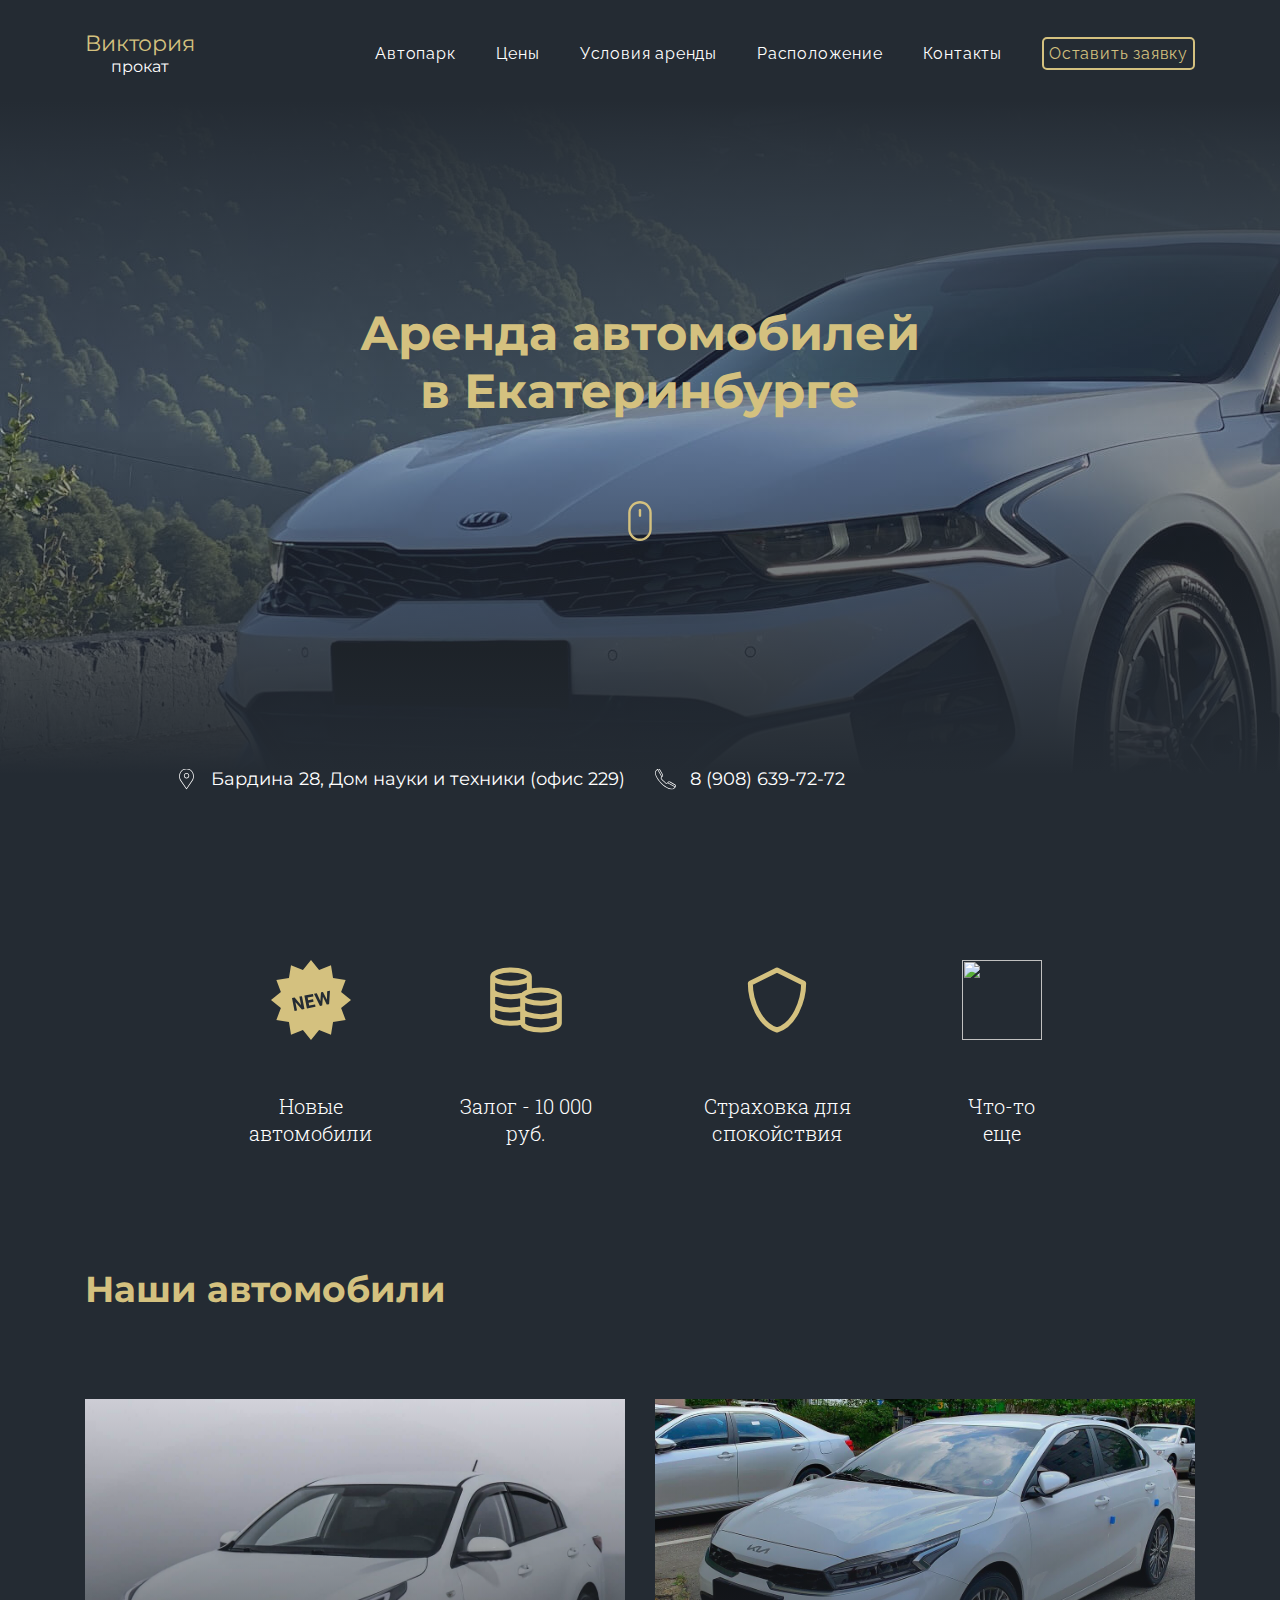
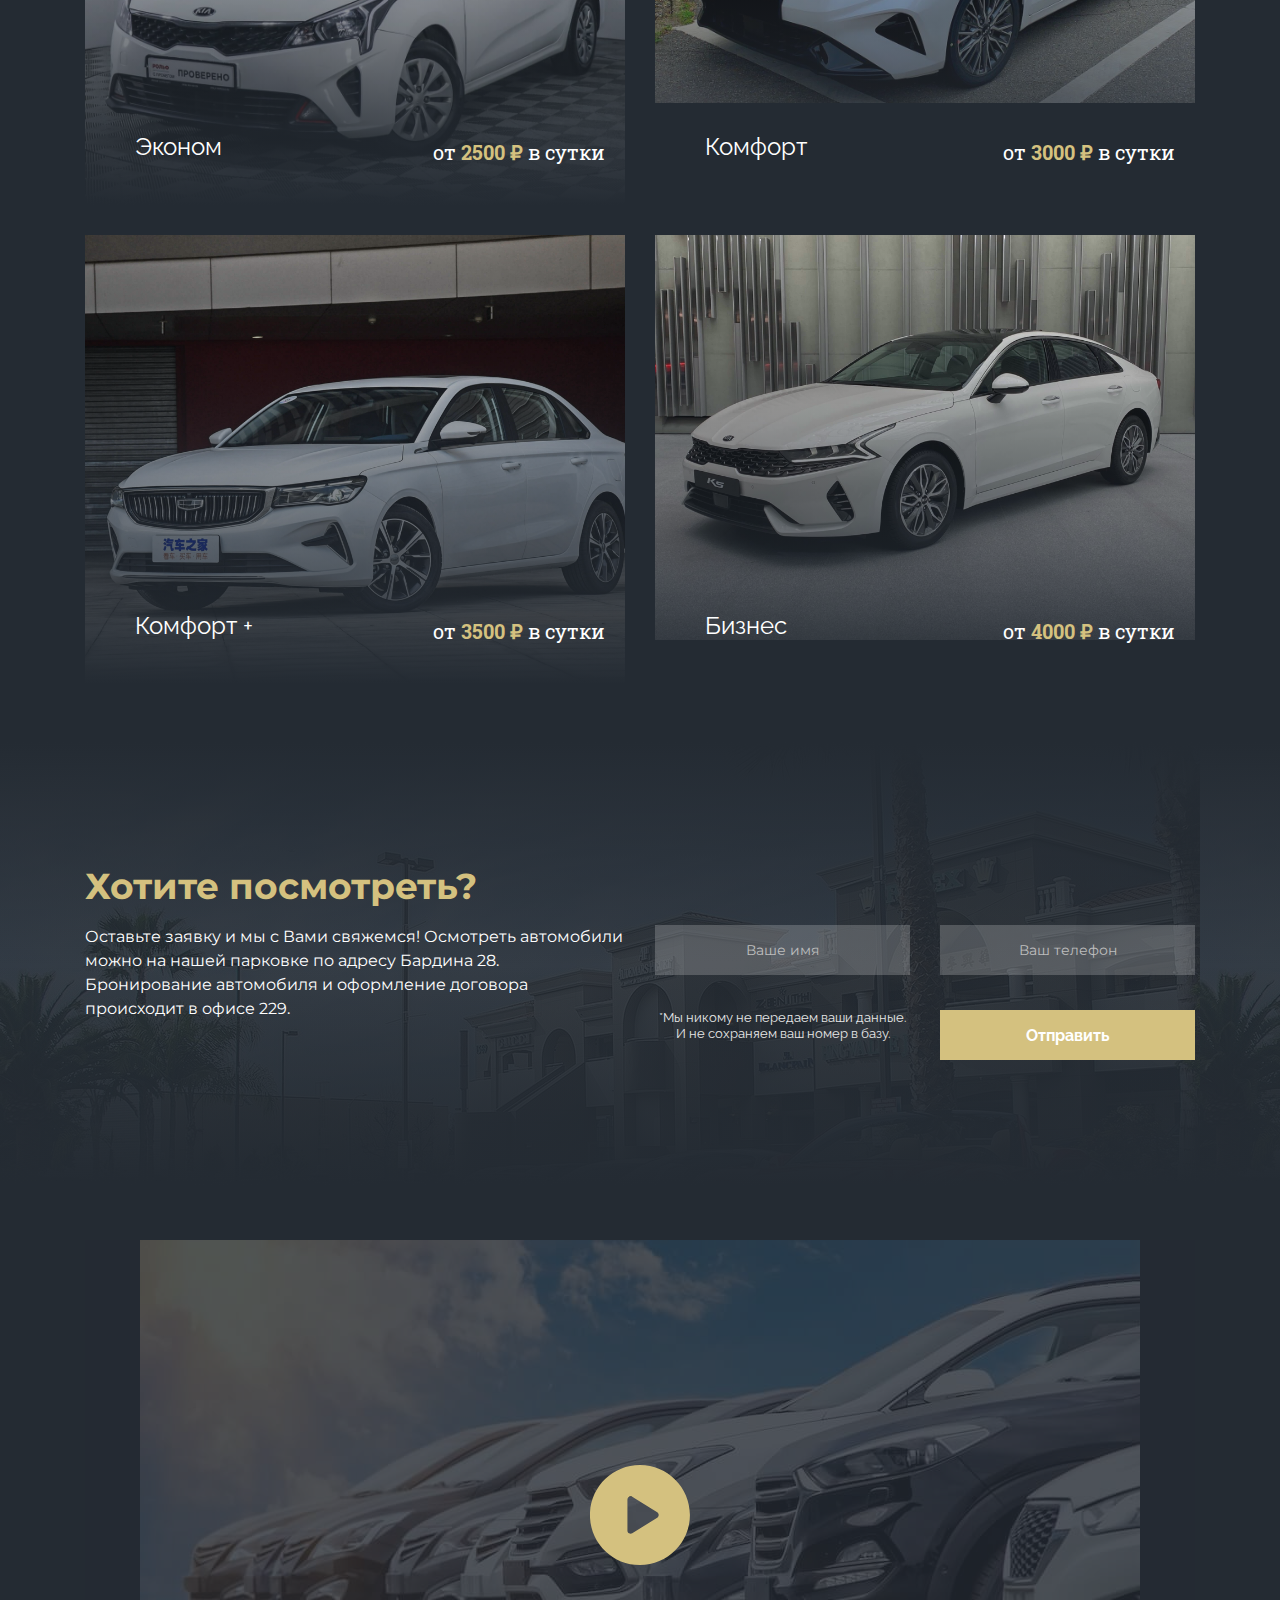
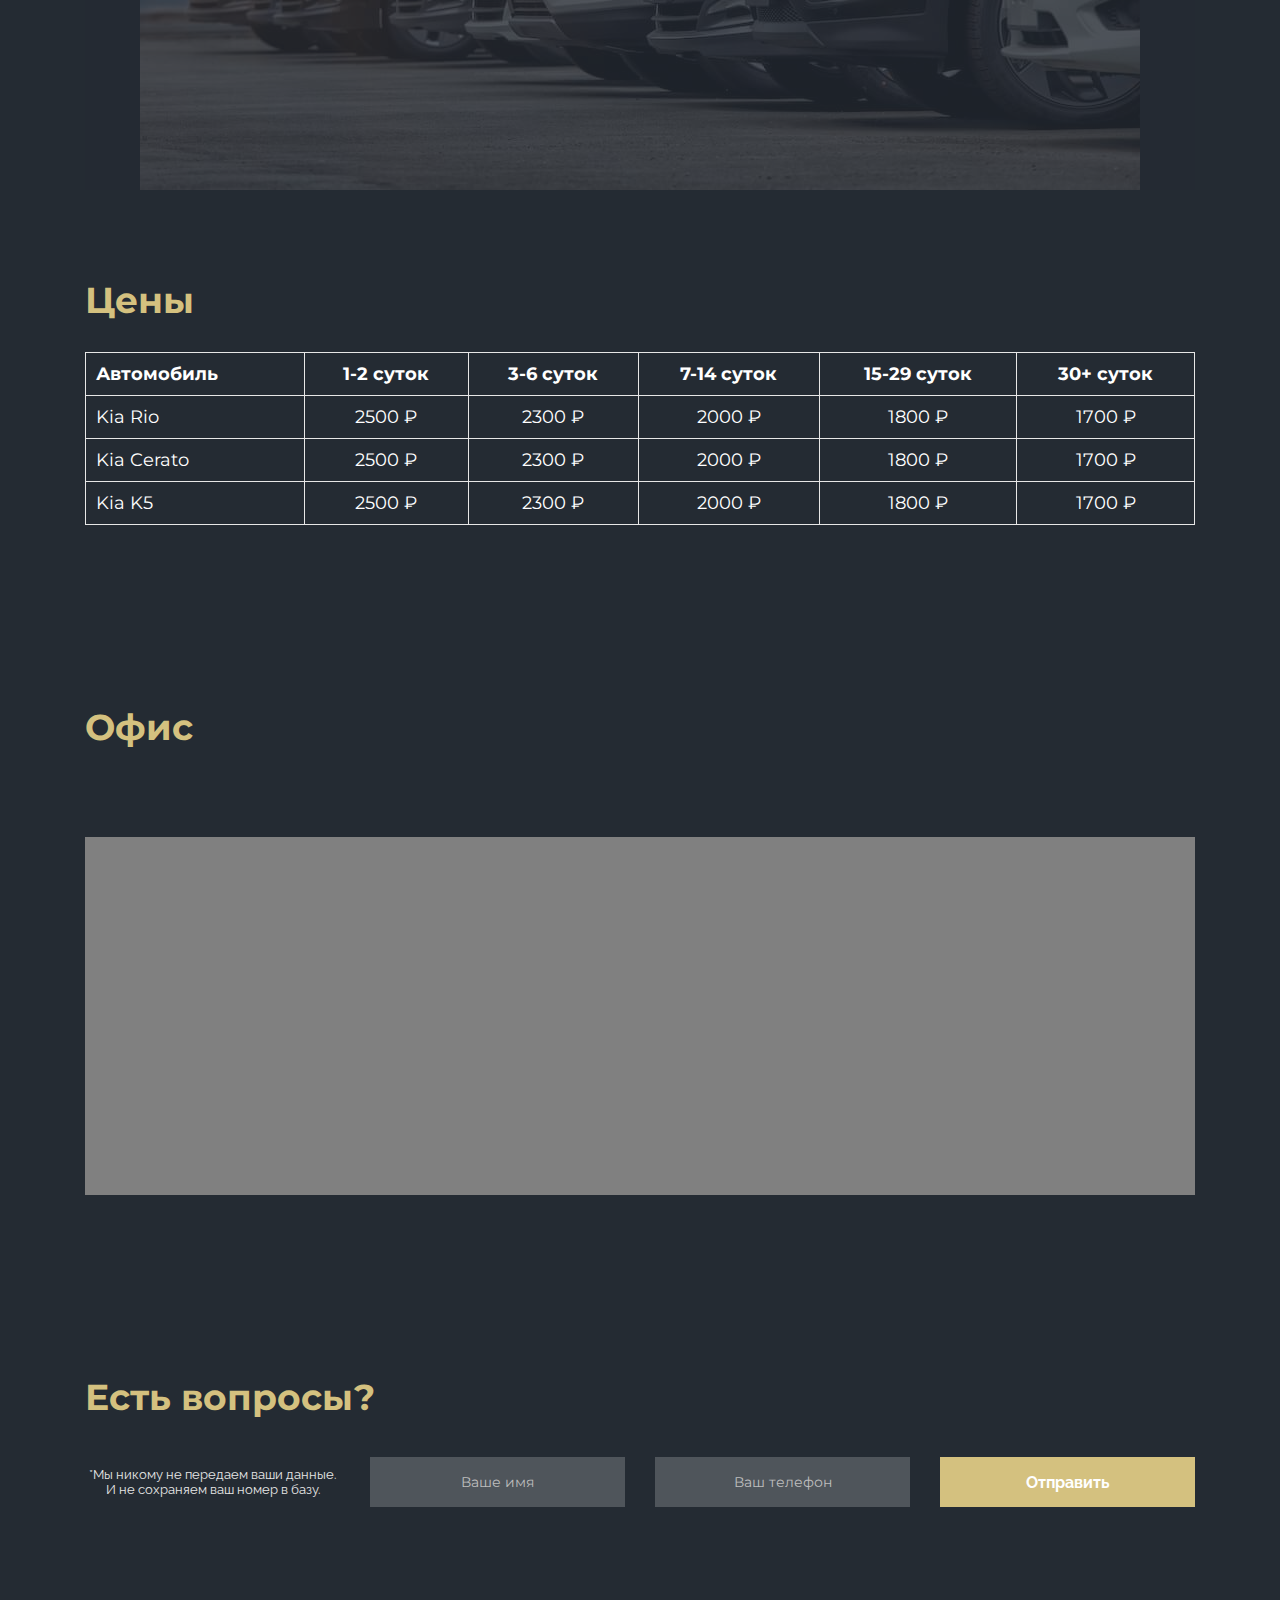
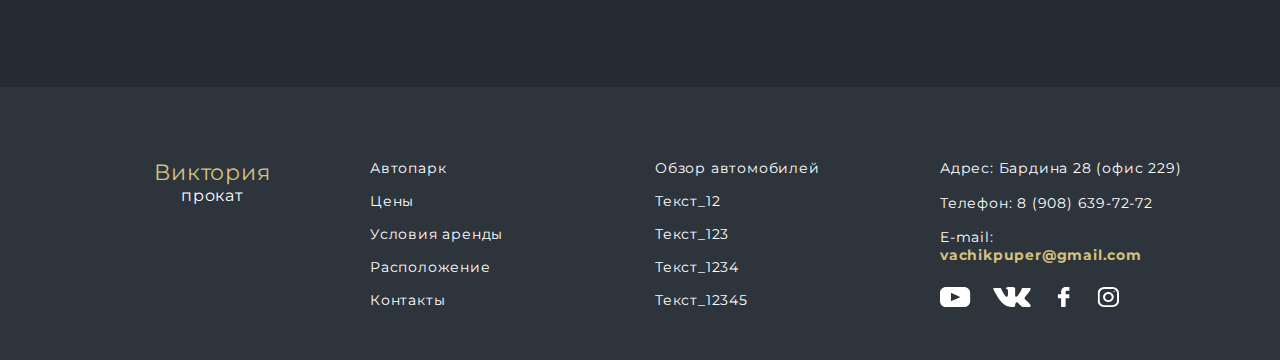
==== commit 12be9099: "Динамический рендер карточек" ====
--- a/index.html
+++ b/index.html
@@ -119,54 +119,8 @@
             <h2 class="title-2">Наши автомобили</h2>
           </div>
 
-          <div class="cars__cards">
-            <a id="openPopupPrice" href="#!" class="card">
-              <img
-                class="card__image"
-                src="./img/cards/kia_rio.jpeg"
-                alt="Kia Rio"
-              />
-              <h3 class="card__title">Kia Rio</h3>
-              <h5 class="card__price">
-                от <span class="bold">2500 ₽</span> в сутки
-              </h5>
-            </a>
-
-            <a href="#!" class="card">
-              <img
-                class="card__image"
-                src="./img/cards/kia_cerato.jpg"
-                alt="Kia Cerato"
-              />
-              <h3 class="card__title">Комфорт</h3>
-            </a>
-
-            <a href="#!" class="card">
-              <img
-                class="card__image"
-                src="./img/cards/geely_emgrand.jpg"
-                alt="Geely Emgrand"
-              />
-              <h3 class="card__title">Geely Emgrand</h3>
-              <h5 class="card__price">
-                от <span class="bold">3500 ₽</span> в сутки
-              </h5>
-            </a>
-
-            <a href="#!" class="card">
-              <img
-                class="card__image"
-                src="./img/cards/kia_k5.jpg"
-                alt="Kia K5"
-              />
-              <h3 class="card__title">Бизнес</h3>
-            </a>
-
-            <!-- <a href="#!" class="card">
-                        <img class="card__image" src="" alt="Грузовой">
-                        <h3 class="card__title">Грузовой</h3>
-                    </a> -->
-          </div>
+          <!-- Динамический рендер карточек -->
+          <div id="cars__cards" class="cars__cards"></div>
         </div>
       </section>
 
@@ -454,6 +408,9 @@
       </div>
     </div>
 
+    <!-- Render Car Cards -->
+    <script src="./js/renderCars.js"></script>
+
     <!-- Modal Windows -->
     <script src="./js/modal.js" defer></script>
 
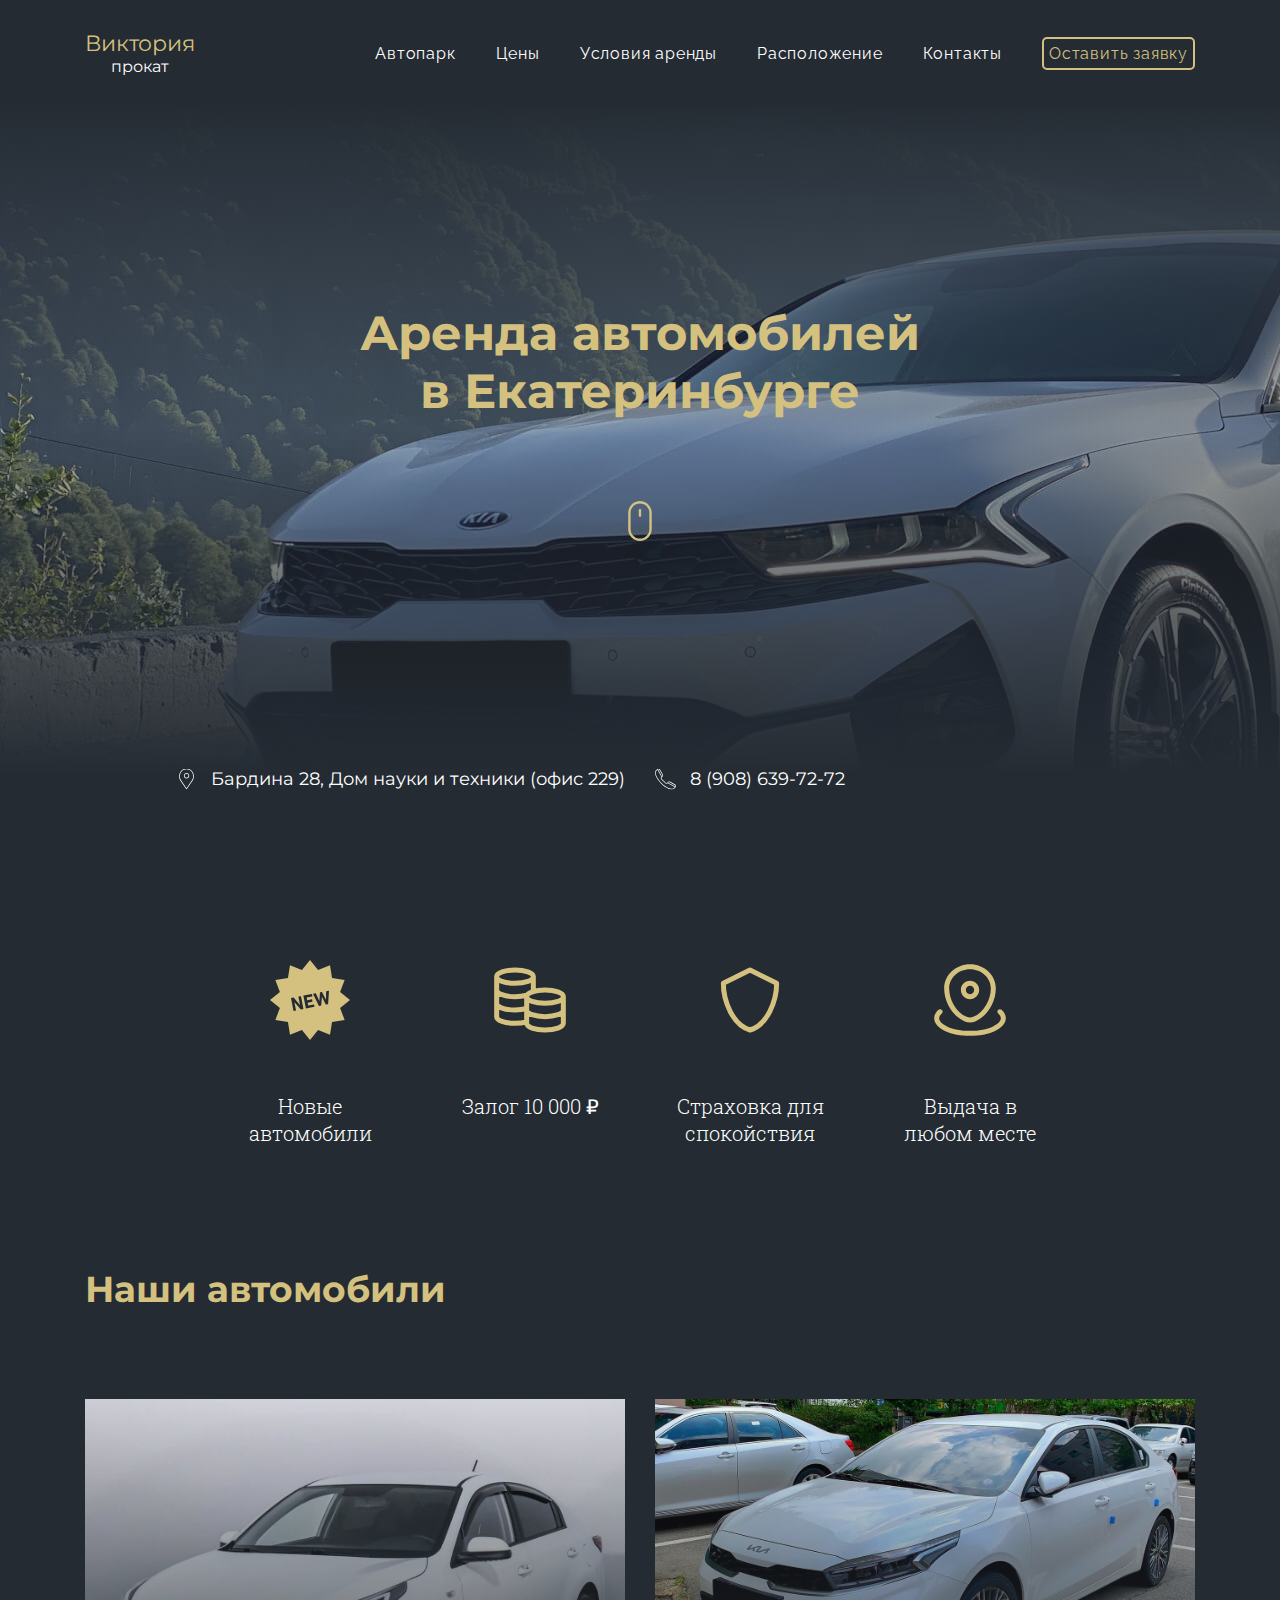
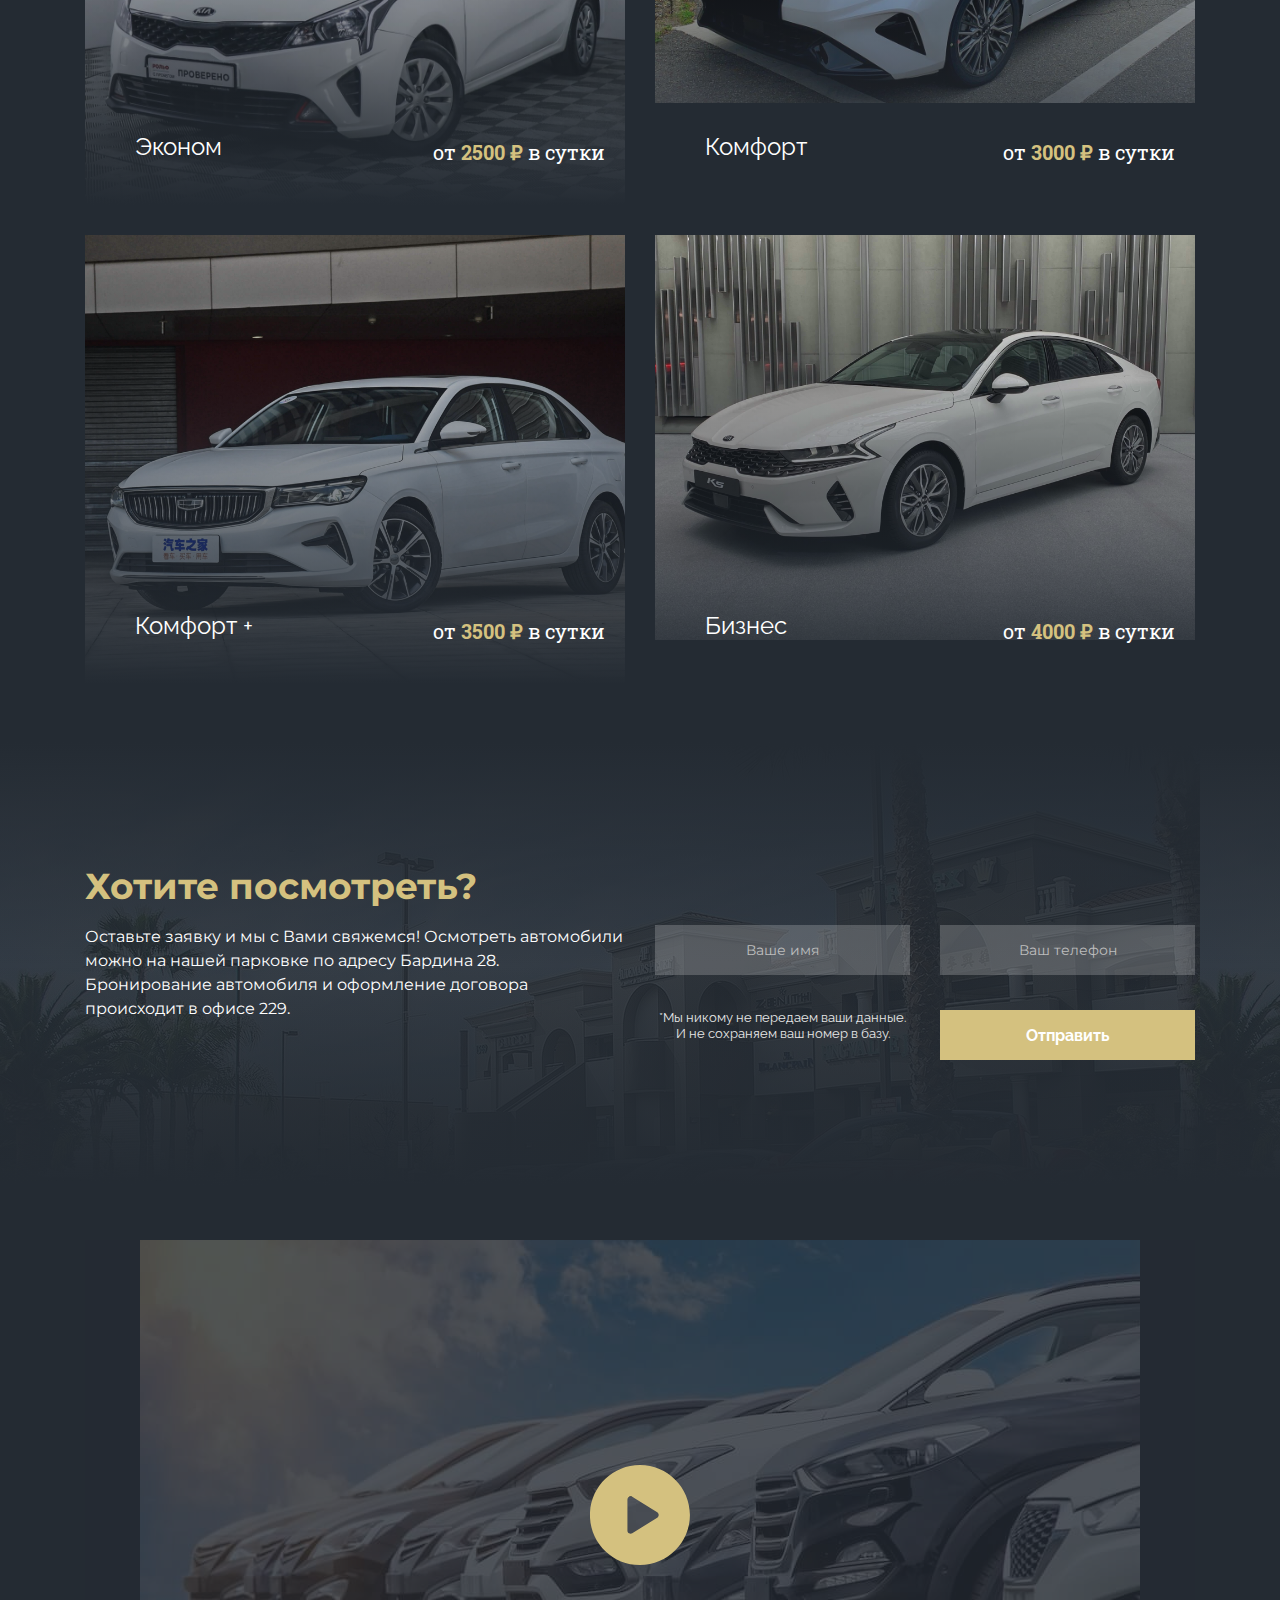
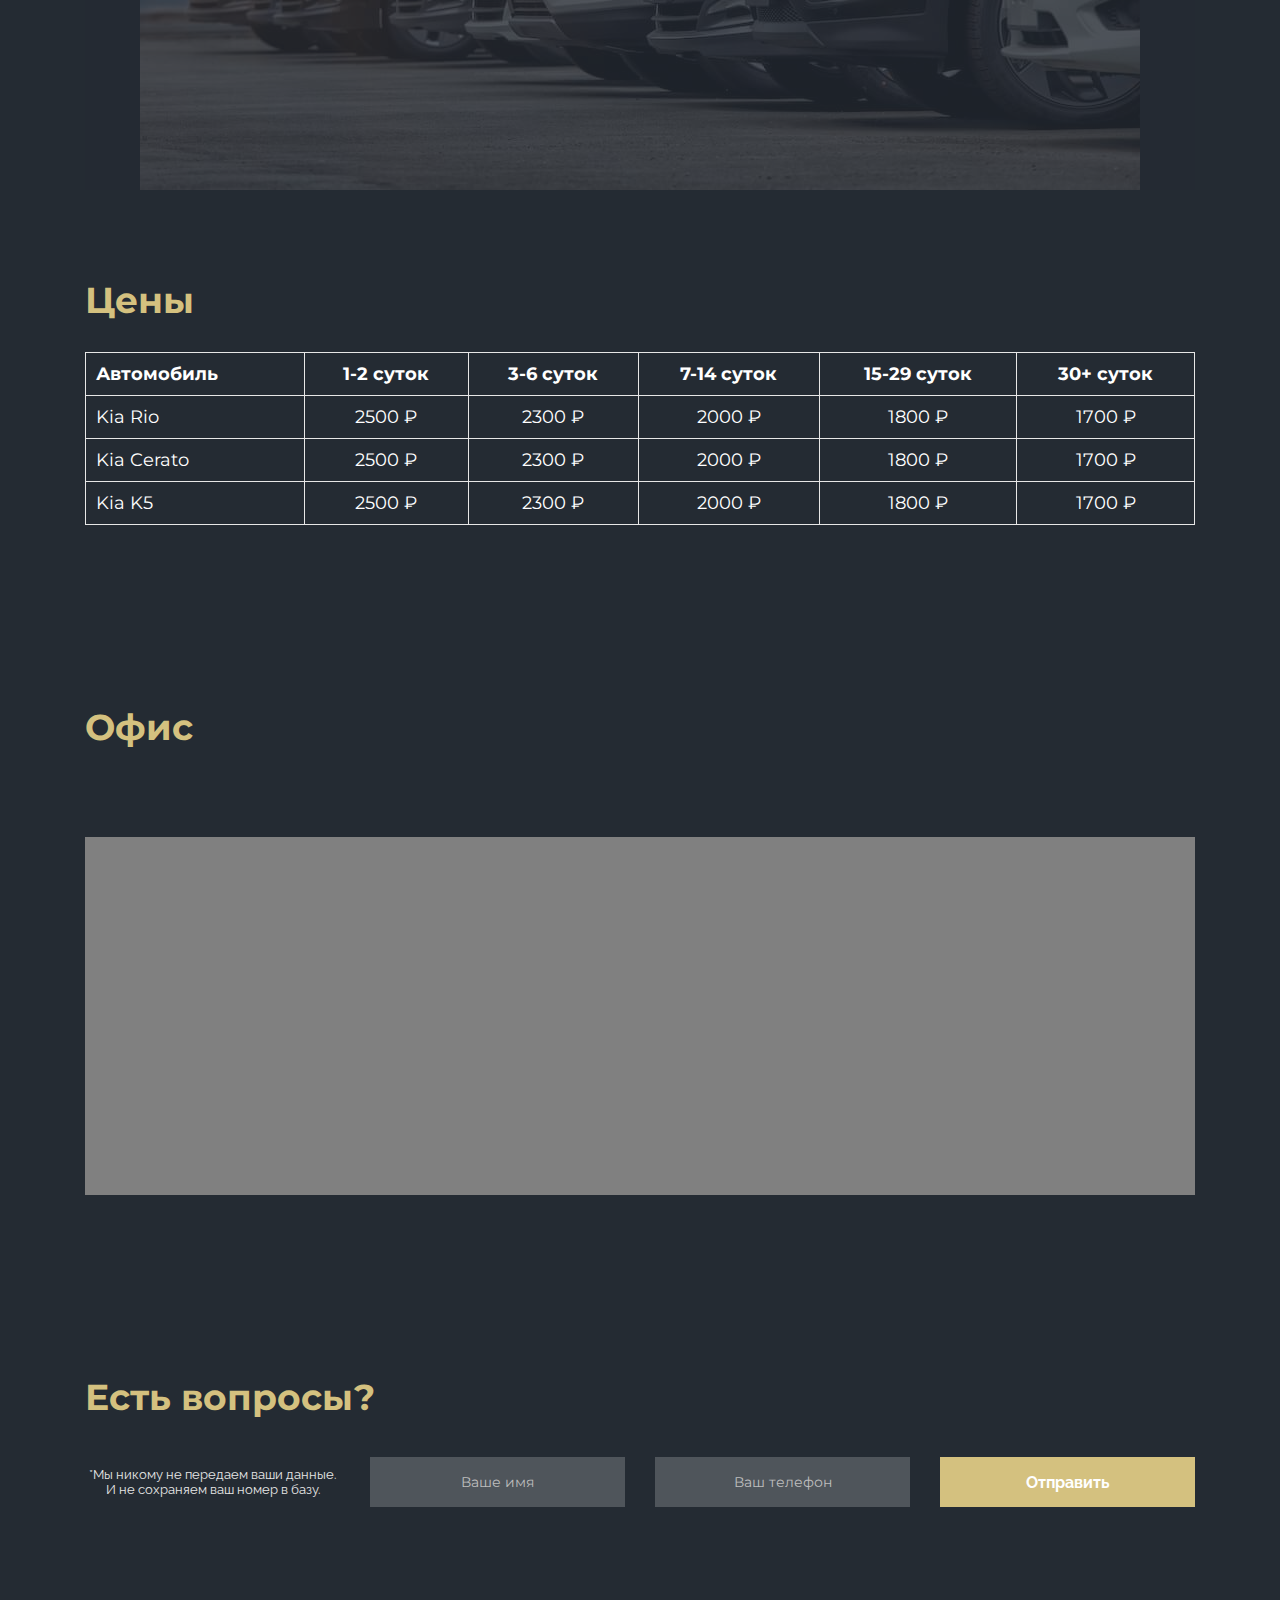
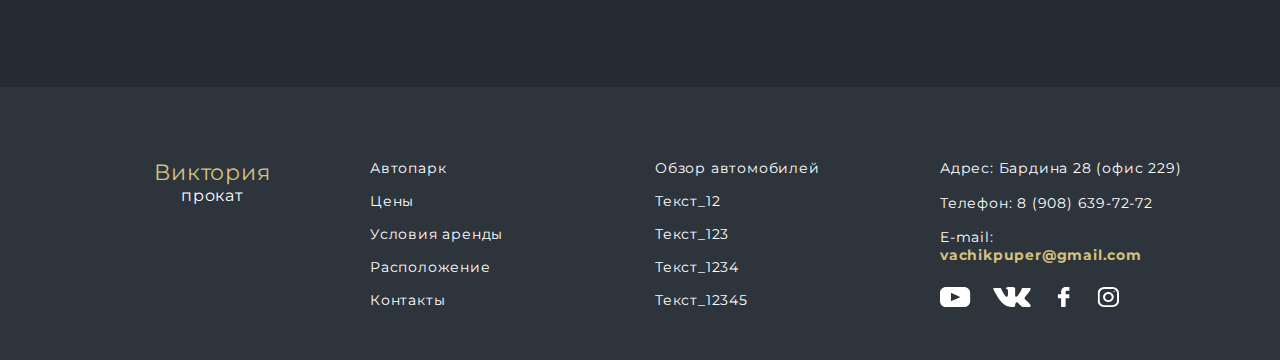
==== commit 0b365883: "Отправка заявки на почту" ====
--- a/index.html
+++ b/index.html
@@ -64,7 +64,7 @@
 
       <div class="header__bottom">
         <div class="text-right">
-          <a href="#section-map" class="info info--location"
+          <a href="#office" class="info info--location"
             >Бардина 28, Дом науки и техники (офис 229)</a
           >
         </div>
@@ -93,7 +93,7 @@
                 alt="Залог"
                 class="benefits__item-img"
               />
-              <p class="benefits__item-text">Залог - 10 000 руб.</p>
+              <p class="benefits__item-text">Залог 10 000 ₽</p>
             </div>
 
             <div class="benefits__item">
@@ -106,8 +106,12 @@
             </div>
 
             <div class="benefits__item">
-              <img src="" alt="" class="benefits__item-img" />
-              <p class="benefits__item-text">Что-то еще</p>
+              <img
+                src="./img/benefits/location.svg"
+                alt="Выдача в любом месте"
+                class="benefits__item-img"
+              />
+              <p class="benefits__item-text">Выдача в любом месте</p>
             </div>
           </div>
         </div>
@@ -139,13 +143,21 @@
               </p>
             </div>
 
-            <form action="" class="cta__form form">
-              <input type="text" class="form__input" placeholder="Ваше имя" />
+            <form action="send_email.php" class="cta__form form">
+              <input
+                type="text"
+                name="client_name"
+                class="form__input"
+                placeholder="Ваше имя"
+                required
+              />
               <input
                 data-tel-input
                 type="text"
+                name="client_phone"
                 class="form__input"
                 placeholder="Ваш телефон"
+                required
               />
 
               <p class="form__privacy form__privacy--bottom">
--- a/css/main.css
+++ b/css/main.css
@@ -156,6 +156,10 @@
 
 .bold {
   font-weight: 700;
+}
+
+.nowrap {
+  text-wrap: nowrap;
 }
 
 .header {
@@ -165,7 +169,7 @@
   padding-top: 30px;
   padding-bottom: 50px;
   min-height: 840px;
-  background: linear-gradient(180deg, #242B33 11.98%, rgba(45, 52, 60, 0.38) 51.04%, #242B33 92.19%), url("./../img/header/header-bg.jpg") no-repeat;
+  background: linear-gradient(180deg, #242b33 11.98%, rgba(45, 52, 60, 0.38) 51.04%, #242b33 92.19%), url("./../img/header/header-bg.jpg") no-repeat;
 }
 @media screen and (max-width: 959px) {
   .header {
@@ -236,6 +240,9 @@
   font-family: "Montserrat", sans-serif;
   color: #D4C17F;
   font-weight: 700;
+  -webkit-user-select: none;
+     -moz-user-select: none;
+          user-select: none;
 }
 @media screen and (max-width: 959px) {
   .header__title {
@@ -364,6 +371,7 @@
 }
 
 .benefits__item {
+  width: 100%;
   text-align: center;
 }
 
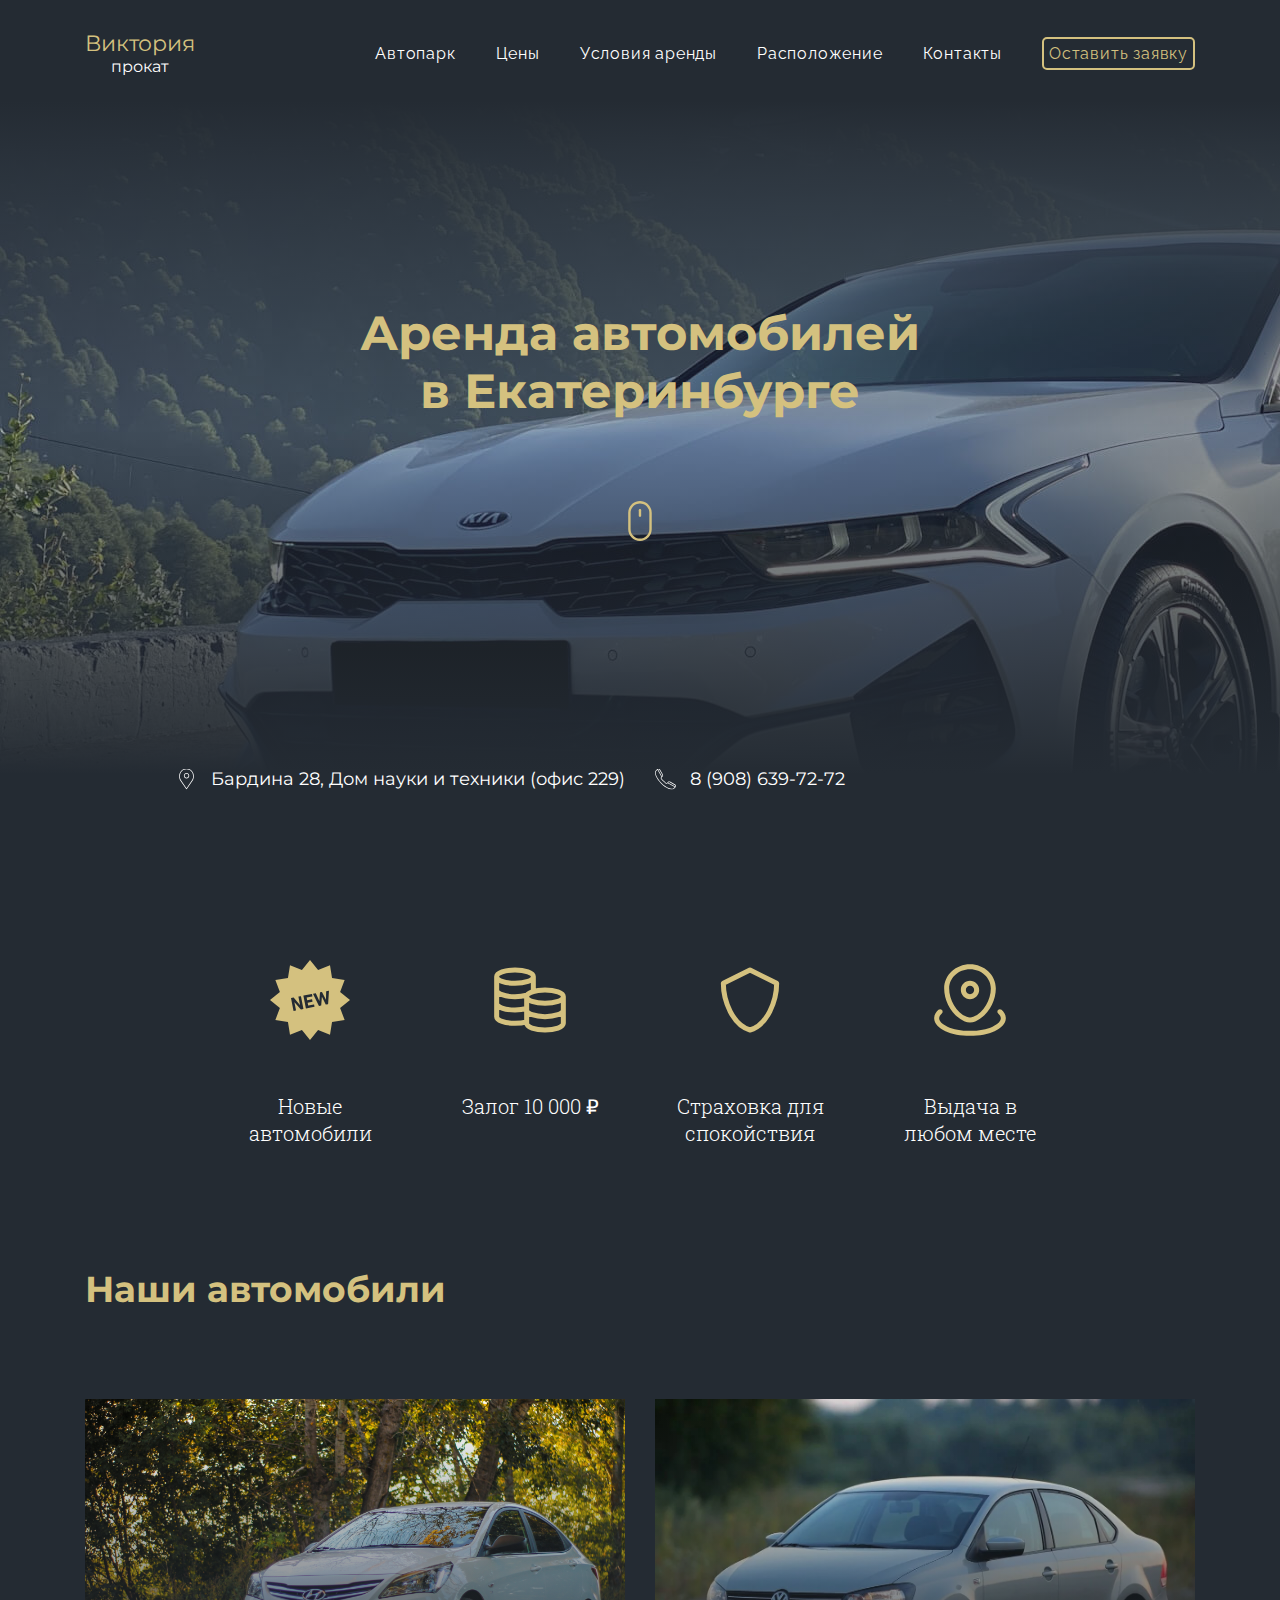
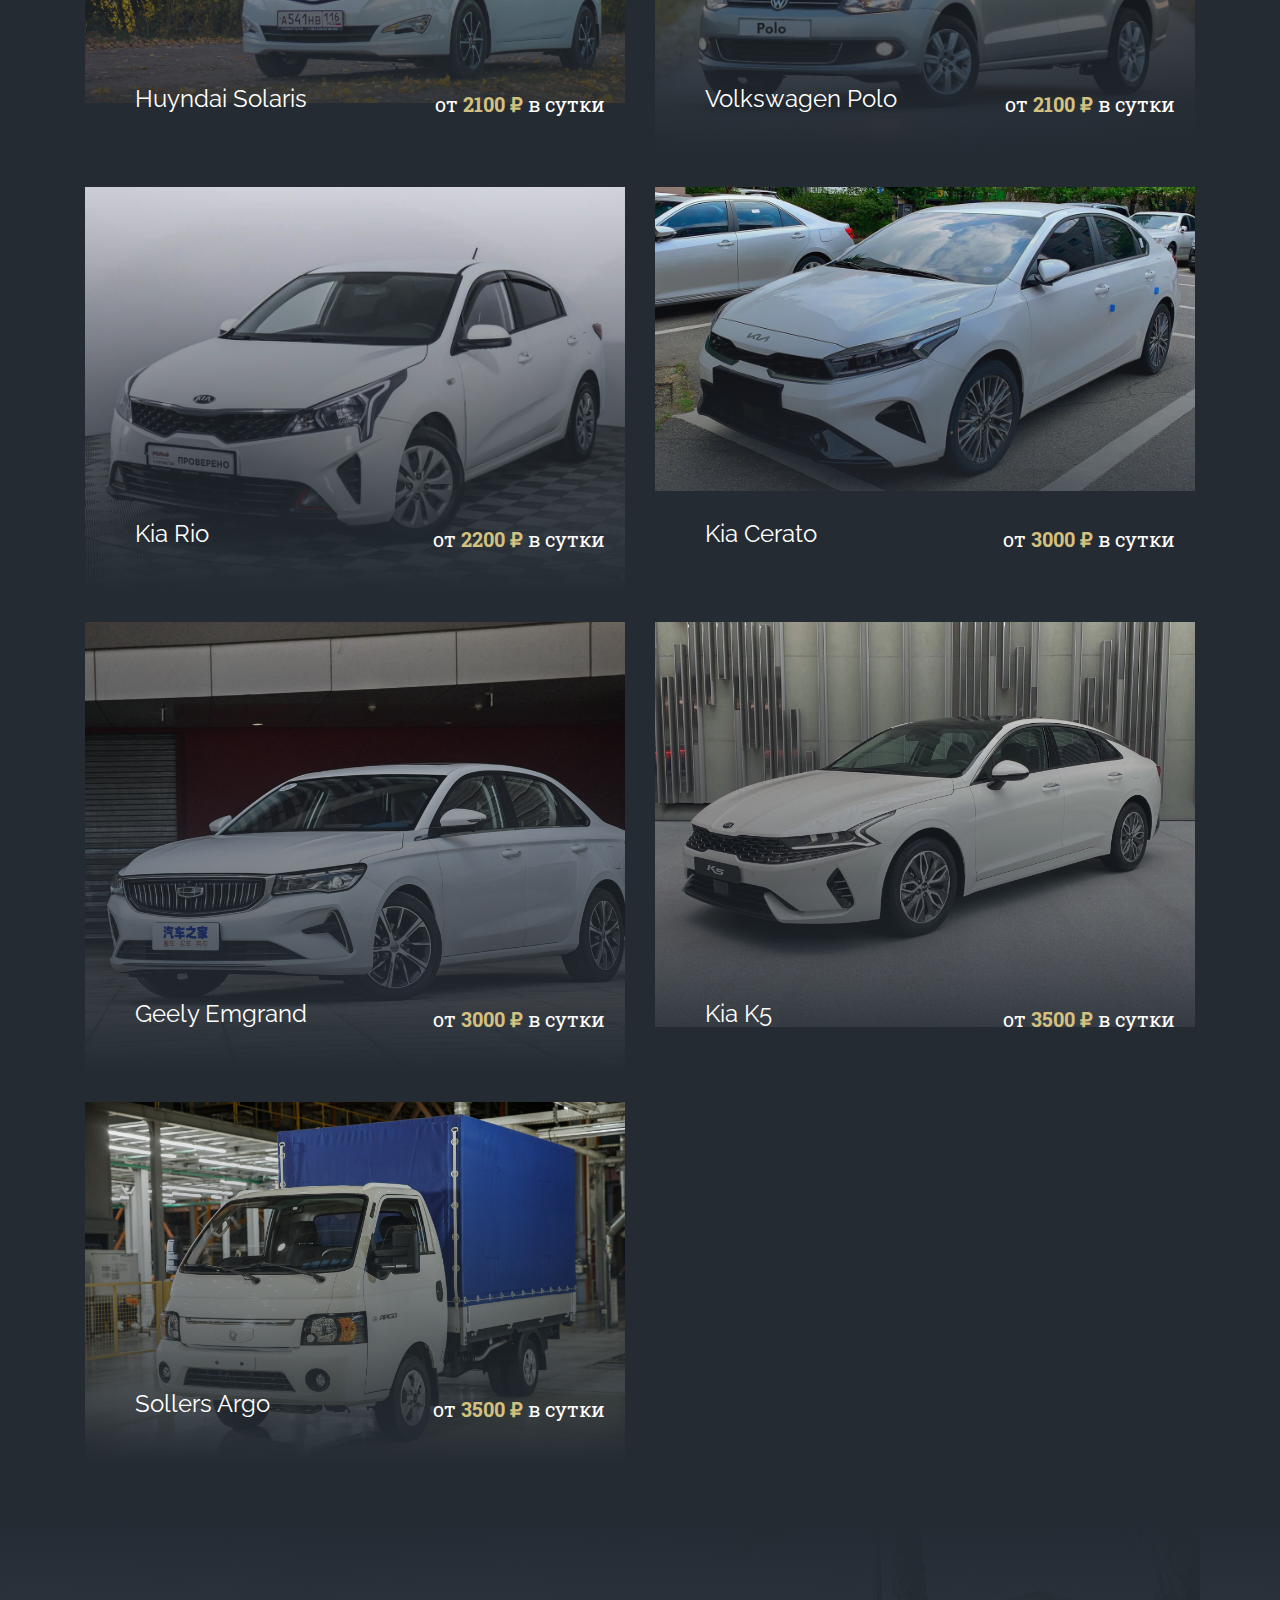
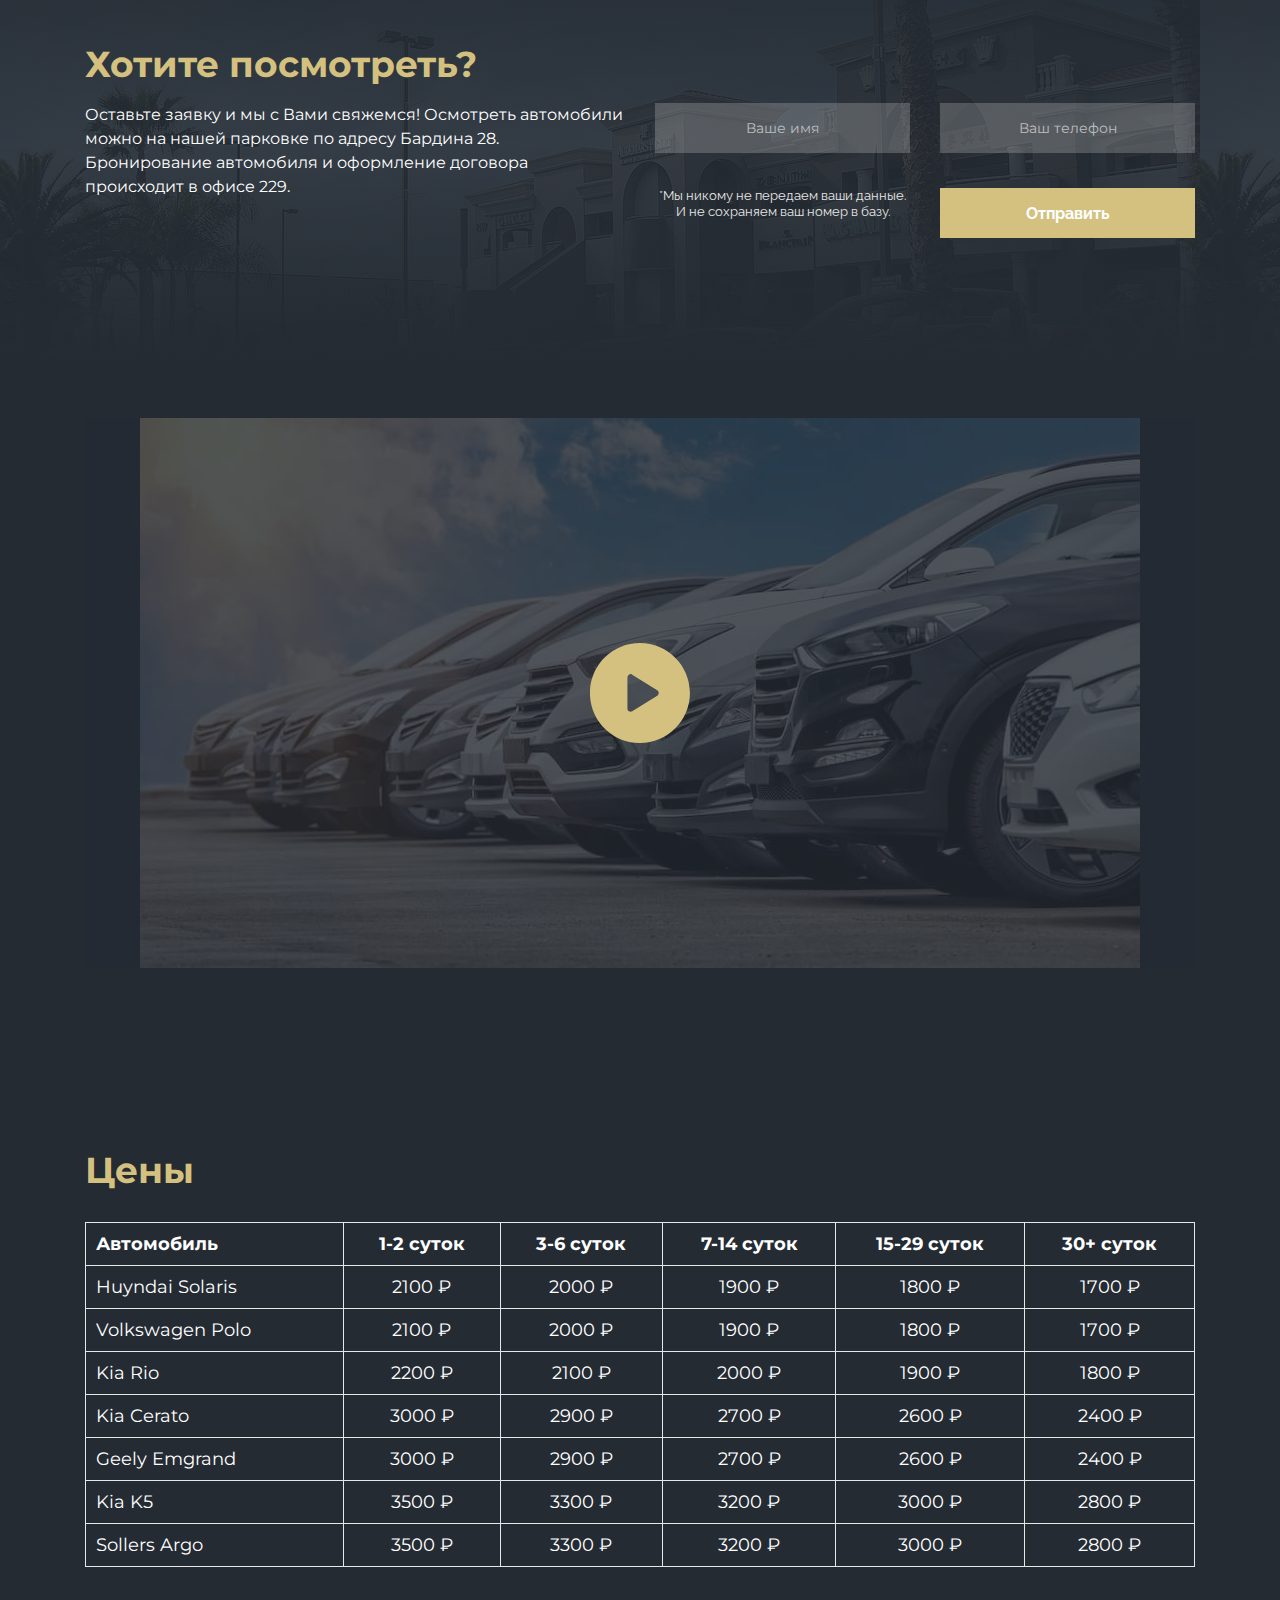
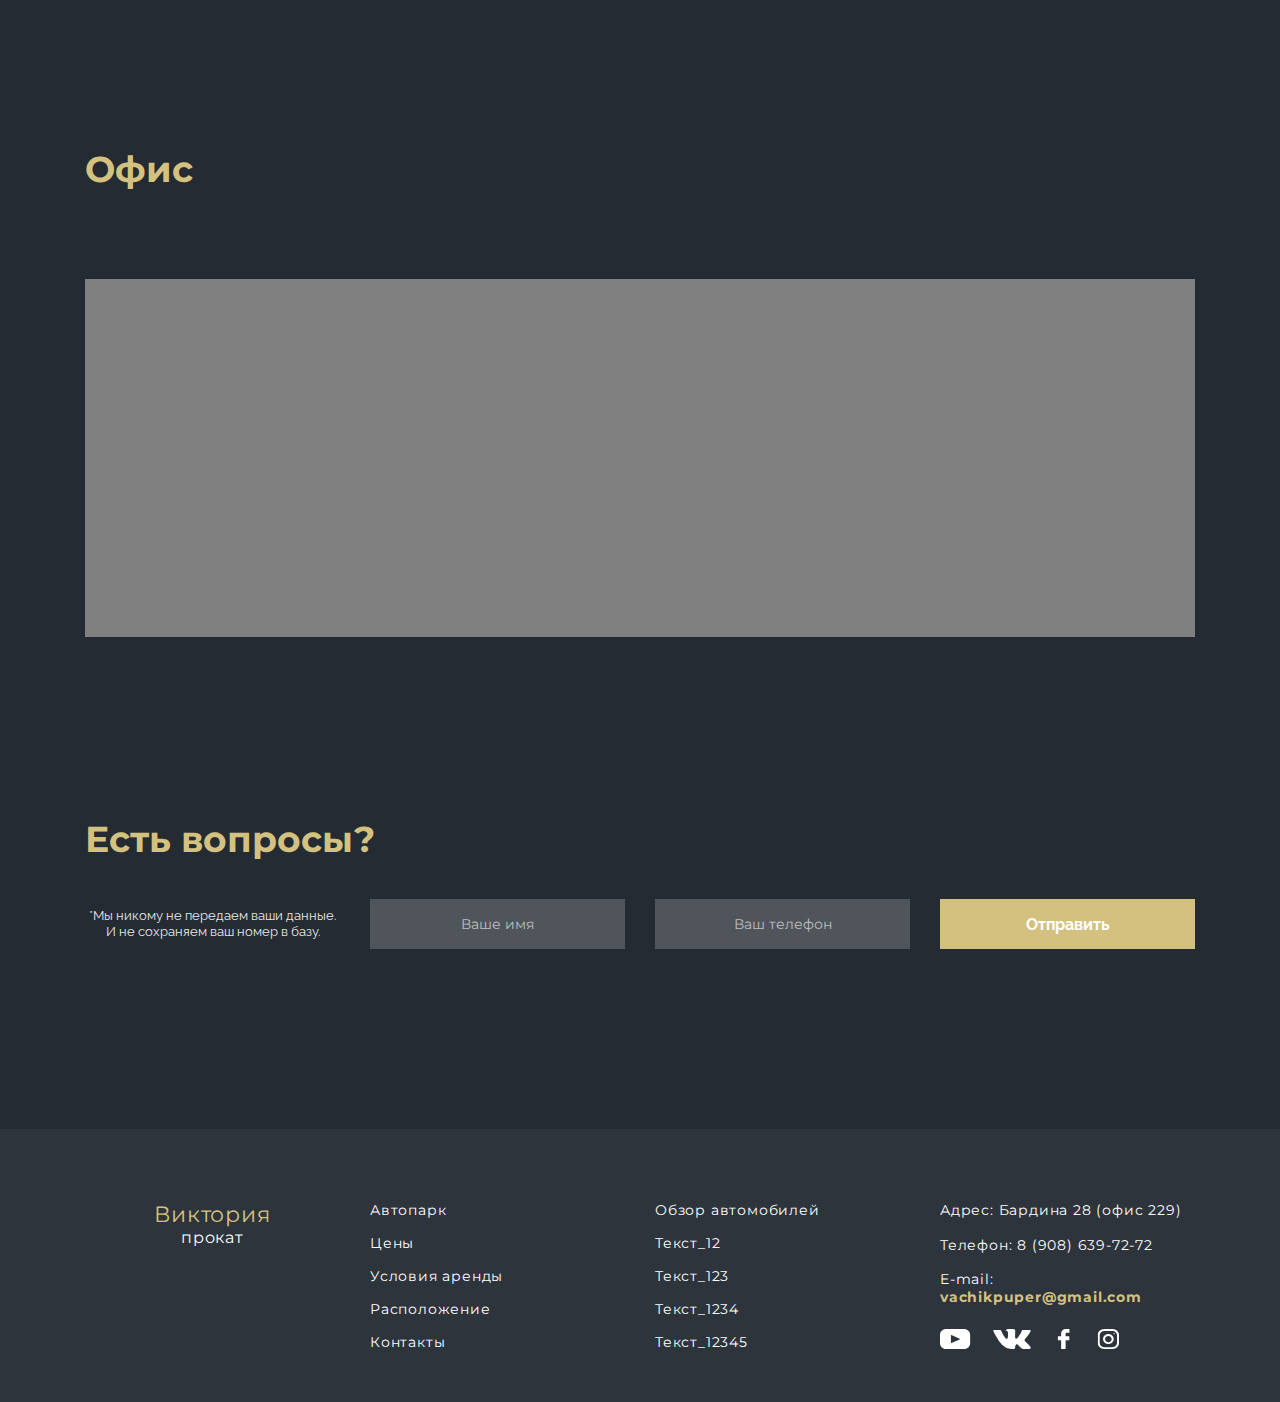
==== commit 486c8d31: "Динамический рендер цен" ====
--- a/index.html
+++ b/index.html
@@ -77,43 +77,8 @@
         <h2 class="visually-hidden">Преимущества таксопарка</h2>
 
         <div class="container container--sm">
-          <div class="benefits__row">
-            <div class="benefits__item">
-              <img
-                src="./img/benefits/new.svg"
-                alt="Новые автомобили"
-                class="benefits__item-img"
-              />
-              <p class="benefits__item-text">Новые автомобили</p>
-            </div>
-
-            <div class="benefits__item">
-              <img
-                src="./img/benefits/coins.svg"
-                alt="Залог"
-                class="benefits__item-img"
-              />
-              <p class="benefits__item-text">Залог 10 000 ₽</p>
-            </div>
-
-            <div class="benefits__item">
-              <img
-                src="./img/benefits/shield.svg"
-                alt="Страховка"
-                class="benefits__item-img"
-              />
-              <p class="benefits__item-text">Страховка для спокойствия</p>
-            </div>
-
-            <div class="benefits__item">
-              <img
-                src="./img/benefits/location.svg"
-                alt="Выдача в любом месте"
-                class="benefits__item-img"
-              />
-              <p class="benefits__item-text">Выдача в любом месте</p>
-            </div>
-          </div>
+          <!-- Динамический рендер преимуществ -->
+          <div id="benefits__row" class="benefits__row"></div>
         </div>
       </section>
 
@@ -195,7 +160,7 @@
             <h2 class="title-2">Цены</h2>
 
             <form class="price__wrapper">
-              <table class="price__table">
+              <table id="price__table" class="price__table">
                 <tr>
                   <th>Автомобиль</th>
                   <th>1-2 суток</th>
@@ -205,23 +170,23 @@
                   <th>30+ суток</th>
                 </tr>
 
-                <tr>
-                  <td>
-                    <!-- <select name="select_car" id="select_car">
+                <!-- <tr>
+                  <td> -->
+                <!-- <select name="select_car" id="select_car">
                       <option value="rio">Kia Rio</option>
                       <option value="cerato">Kia Cerato</option>
                       <option value="k5">Kia K5</option>
                     </select> -->
-                    Kia Rio
+                <!-- Kia Rio
                   </td>
                   <td>2500 ₽</td>
                   <td>2300 ₽</td>
                   <td>2000 ₽</td>
                   <td>1800 ₽</td>
                   <td>1700 ₽</td>
-                </tr>
-
-                <tr>
+                </tr> -->
+
+                <!-- <tr>
                   <td>Kia Cerato</td>
                   <td>2500 ₽</td>
                   <td>2300 ₽</td>
@@ -237,7 +202,7 @@
                   <td>2000 ₽</td>
                   <td>1800 ₽</td>
                   <td>1700 ₽</td>
-                </tr>
+                </tr> -->
               </table>
             </form>
           </div>
@@ -420,8 +385,14 @@
       </div>
     </div>
 
+    <!-- Render Benefits -->
+    <script src="./js/renderBenefits.js"></script>
+
     <!-- Render Car Cards -->
-    <script src="./js/renderCars.js"></script>
+    <script src="./js/renderCars.js" type="module"></script>
+
+    <!-- Render Prices -->
+    <script src="./js/renderPrices.js" type="module"></script>
 
     <!-- Modal Windows -->
     <script src="./js/modal.js" defer></script>
--- a/css/main.css
+++ b/css/main.css
@@ -642,7 +642,7 @@
 .video {
   overflow: hidden;
   text-align: center;
-  margin-bottom: 88px;
+  margin-bottom: 180px;
 }
 
 .video__link {
